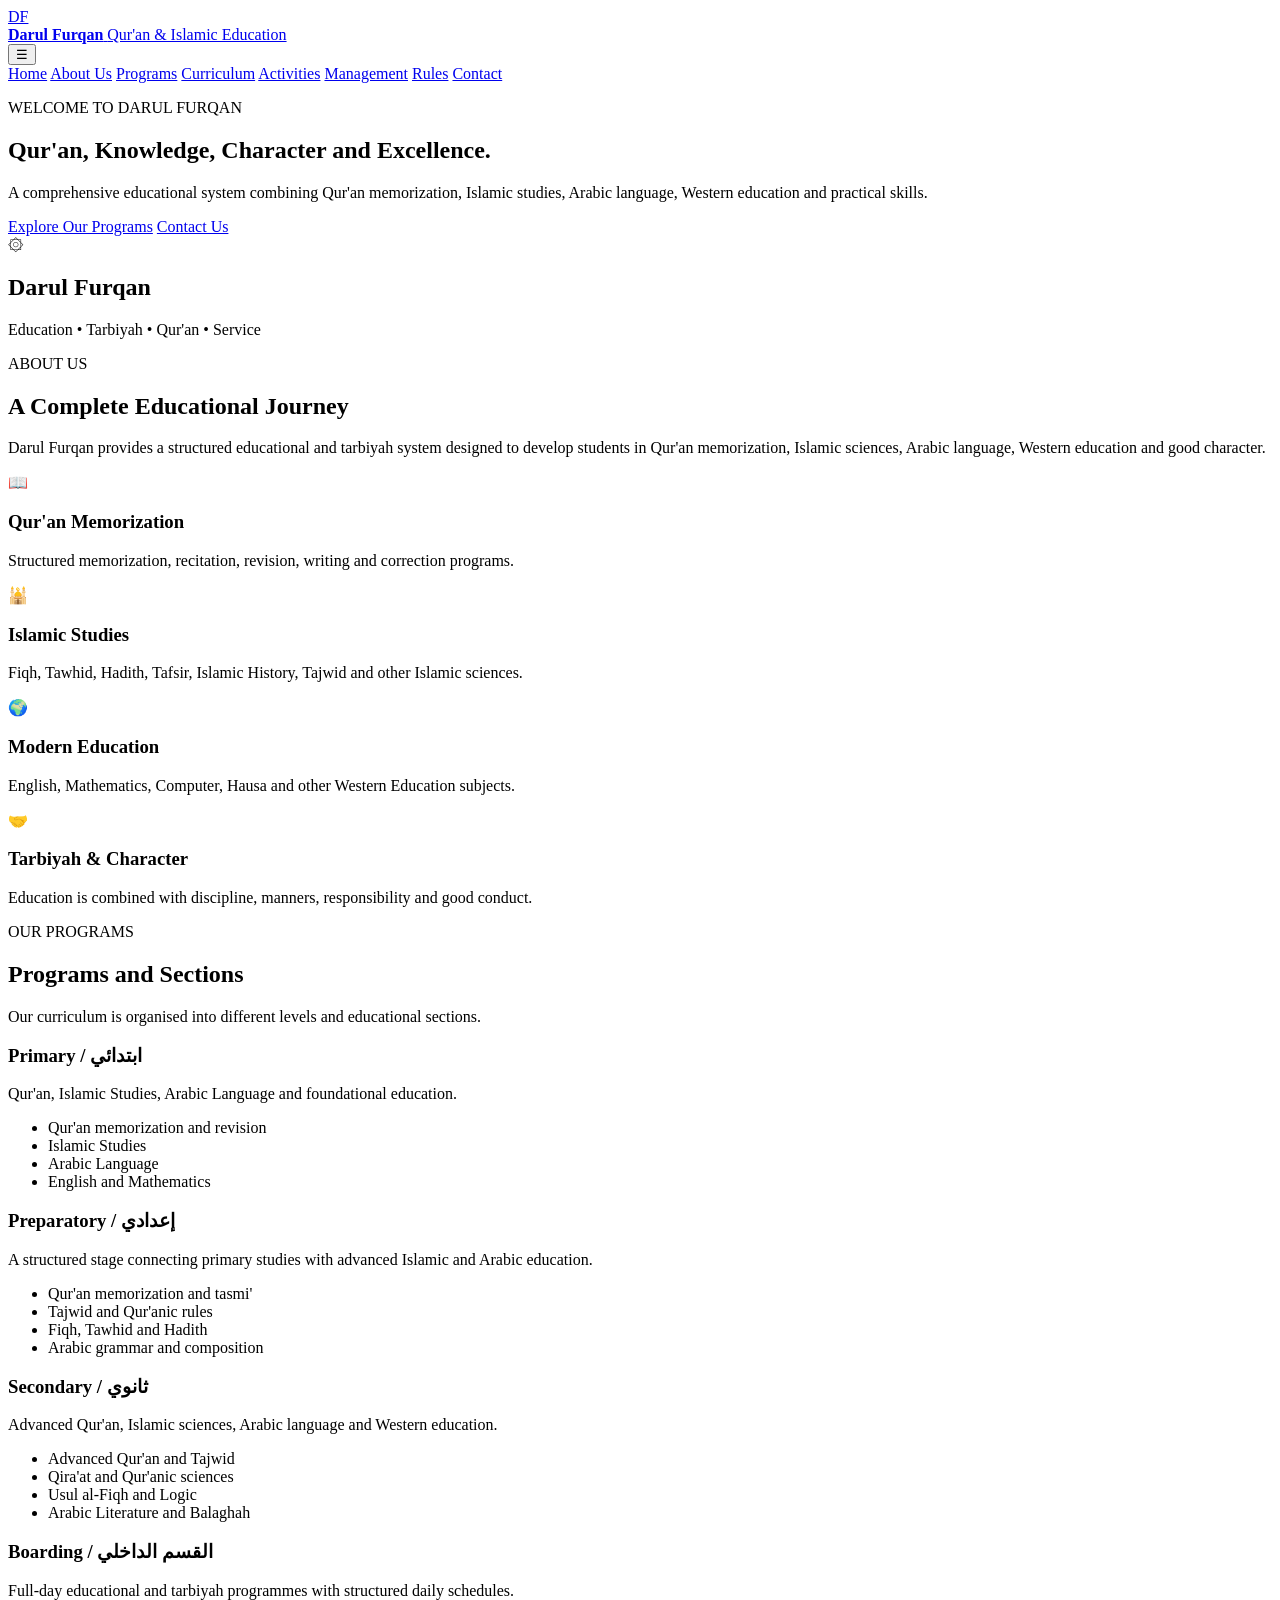
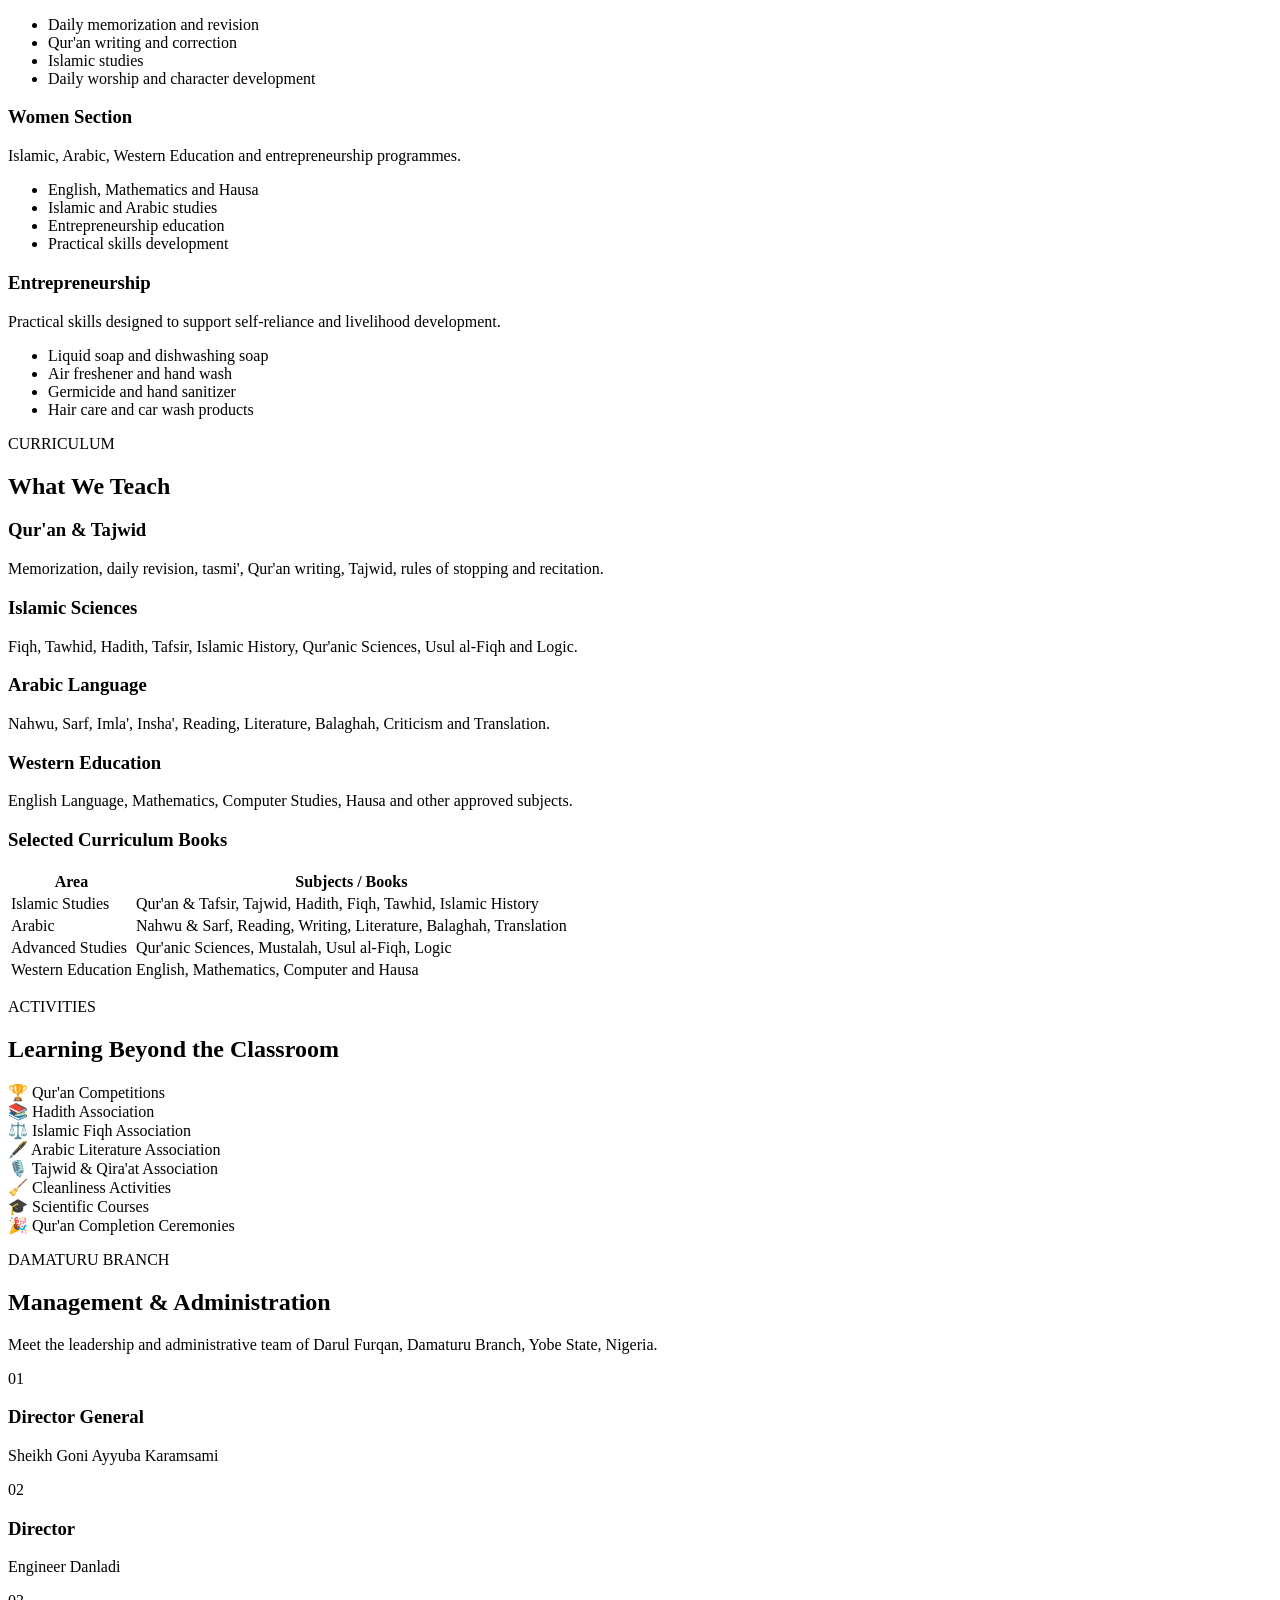
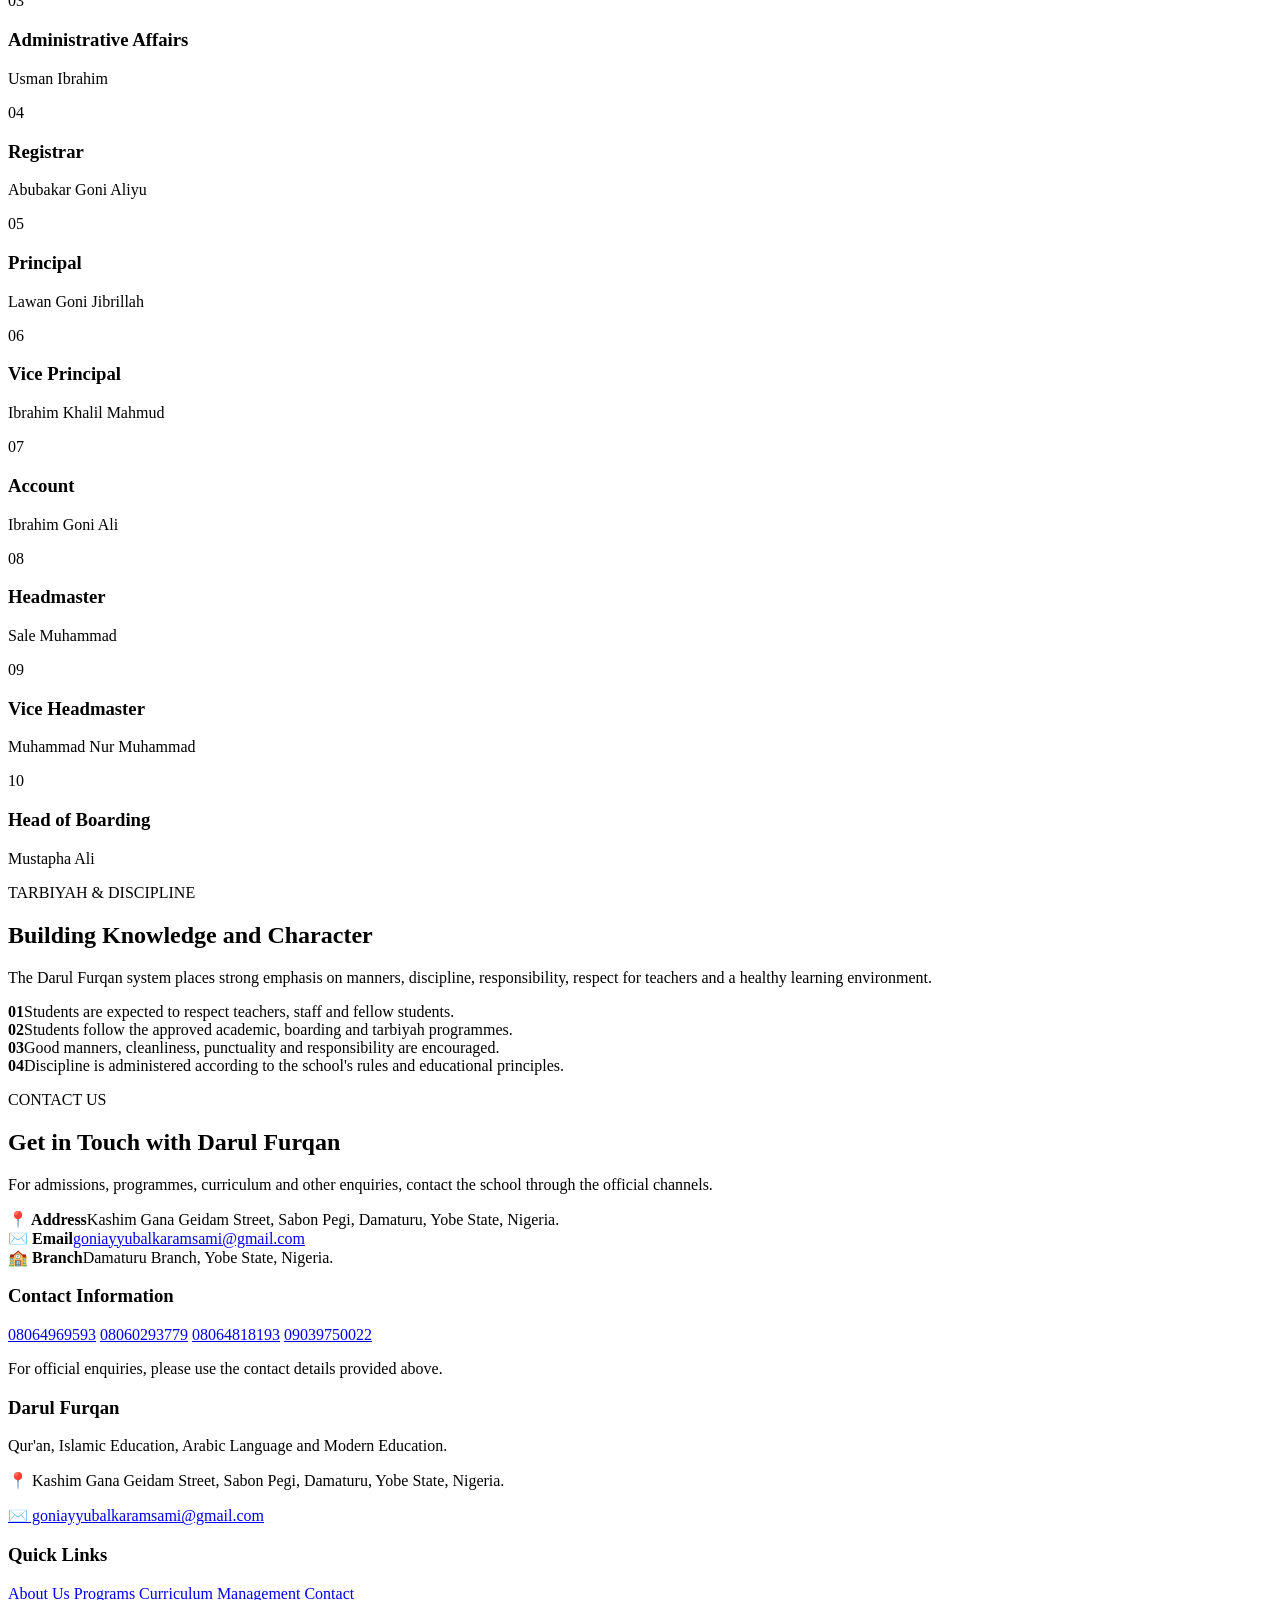
==== index.html @ c4d221e8 "Add files via upload" ====
<!DOCTYPE html>
<html lang="en">
<head>
  <meta charset="UTF-8">
  <meta name="viewport" content="width=device-width, initial-scale=1.0">
  <meta name="description" content="Darul Furqan - Qur'an memorization, Islamic studies, Arabic and Western Education.">
  <title>Darul Furqan | Qur'an & Islamic Education</title>
  <link rel="stylesheet" href="style.css">
</head>
<body>

  <header class="site-header">
    <div class="container nav-wrap">
      <a href="#home" class="brand">
        <div class="brand-mark">DF</div>
        <div>
          <strong>Darul Furqan</strong>
          <span>Qur'an & Islamic Education</span>
        </div>
      </a>

      <button class="menu-toggle" id="menuToggle" aria-label="Open menu">☰</button>

      <nav id="mainNav">
        <a href="#home">Home</a>
        <a href="#about">About Us</a>
        <a href="#programs">Programs</a>
        <a href="#curriculum">Curriculum</a>
        <a href="#activities">Activities</a>
        <a href="#management">Management</a>
        <a href="#rules">Rules</a>
        <a href="#contact">Contact</a>
      </nav>
    </div>
  </header>

  <main>
    <section id="home" class="hero">
      <div class="container hero-content">
        <div class="hero-text">
          <p class="eyebrow">WELCOME TO DARUL FURQAN</p>
          <h1>Qur'an, Knowledge, Character and Excellence.</h1>
          <p>
            A comprehensive educational system combining Qur'an memorization,
            Islamic studies, Arabic language, Western education and practical skills.
          </p>
          <div class="hero-actions">
            <a href="#programs" class="btn primary">Explore Our Programs</a>
            <a href="#contact" class="btn secondary">Contact Us</a>
          </div>
        </div>
        <div class="hero-card">
          <div class="quran-symbol">۞</div>
          <h2>Darul Furqan</h2>
          <p>Education • Tarbiyah • Qur'an • Service</p>
        </div>
      </div>
    </section>

    <section id="about" class="section">
      <div class="container">
        <div class="section-heading">
          <p class="eyebrow">ABOUT US</p>
          <h2>A Complete Educational Journey</h2>
          <p>
            Darul Furqan provides a structured educational and tarbiyah system
            designed to develop students in Qur'an memorization, Islamic sciences,
            Arabic language, Western education and good character.
          </p>
        </div>

        <div class="feature-grid">
          <article class="feature-card">
            <span class="icon">📖</span>
            <h3>Qur'an Memorization</h3>
            <p>Structured memorization, recitation, revision, writing and correction programs.</p>
          </article>
          <article class="feature-card">
            <span class="icon">🕌</span>
            <h3>Islamic Studies</h3>
            <p>Fiqh, Tawhid, Hadith, Tafsir, Islamic History, Tajwid and other Islamic sciences.</p>
          </article>
          <article class="feature-card">
            <span class="icon">🌍</span>
            <h3>Modern Education</h3>
            <p>English, Mathematics, Computer, Hausa and other Western Education subjects.</p>
          </article>
          <article class="feature-card">
            <span class="icon">🤝</span>
            <h3>Tarbiyah & Character</h3>
            <p>Education is combined with discipline, manners, responsibility and good conduct.</p>
          </article>
        </div>
      </div>
    </section>

    <section id="programs" class="section alt">
      <div class="container">
        <div class="section-heading">
          <p class="eyebrow">OUR PROGRAMS</p>
          <h2>Programs and Sections</h2>
          <p>Our curriculum is organised into different levels and educational sections.</p>
        </div>

        <div class="program-grid">
          <article class="program-card">
            <h3>Primary / ابتدائي</h3>
            <p>Qur'an, Islamic Studies, Arabic Language and foundational education.</p>
            <ul>
              <li>Qur'an memorization and revision</li>
              <li>Islamic Studies</li>
              <li>Arabic Language</li>
              <li>English and Mathematics</li>
            </ul>
          </article>

          <article class="program-card">
            <h3>Preparatory / إعدادي</h3>
            <p>A structured stage connecting primary studies with advanced Islamic and Arabic education.</p>
            <ul>
              <li>Qur'an memorization and tasmi'</li>
              <li>Tajwid and Qur'anic rules</li>
              <li>Fiqh, Tawhid and Hadith</li>
              <li>Arabic grammar and composition</li>
            </ul>
          </article>

          <article class="program-card">
            <h3>Secondary / ثانوي</h3>
            <p>Advanced Qur'an, Islamic sciences, Arabic language and Western education.</p>
            <ul>
              <li>Advanced Qur'an and Tajwid</li>
              <li>Qira'at and Qur'anic sciences</li>
              <li>Usul al-Fiqh and Logic</li>
              <li>Arabic Literature and Balaghah</li>
            </ul>
          </article>

          <article class="program-card">
            <h3>Boarding / القسم الداخلي</h3>
            <p>Full-day educational and tarbiyah programmes with structured daily schedules.</p>
            <ul>
              <li>Daily memorization and revision</li>
              <li>Qur'an writing and correction</li>
              <li>Islamic studies</li>
              <li>Daily worship and character development</li>
            </ul>
          </article>

          <article class="program-card">
            <h3>Women Section</h3>
            <p>Islamic, Arabic, Western Education and entrepreneurship programmes.</p>
            <ul>
              <li>English, Mathematics and Hausa</li>
              <li>Islamic and Arabic studies</li>
              <li>Entrepreneurship education</li>
              <li>Practical skills development</li>
            </ul>
          </article>

          <article class="program-card">
            <h3>Entrepreneurship</h3>
            <p>Practical skills designed to support self-reliance and livelihood development.</p>
            <ul>
              <li>Liquid soap and dishwashing soap</li>
              <li>Air freshener and hand wash</li>
              <li>Germicide and hand sanitizer</li>
              <li>Hair care and car wash products</li>
            </ul>
          </article>
        </div>
      </div>
    </section>

    <section id="curriculum" class="section">
      <div class="container">
        <div class="section-heading">
          <p class="eyebrow">CURRICULUM</p>
          <h2>What We Teach</h2>
        </div>

        <div class="curriculum-grid">
          <div class="curriculum-box">
            <h3>Qur'an & Tajwid</h3>
            <p>Memorization, daily revision, tasmi', Qur'an writing, Tajwid, rules of stopping and recitation.</p>
          </div>
          <div class="curriculum-box">
            <h3>Islamic Sciences</h3>
            <p>Fiqh, Tawhid, Hadith, Tafsir, Islamic History, Qur'anic Sciences, Usul al-Fiqh and Logic.</p>
          </div>
          <div class="curriculum-box">
            <h3>Arabic Language</h3>
            <p>Nahwu, Sarf, Imla', Insha', Reading, Literature, Balaghah, Criticism and Translation.</p>
          </div>
          <div class="curriculum-box">
            <h3>Western Education</h3>
            <p>English Language, Mathematics, Computer Studies, Hausa and other approved subjects.</p>
          </div>
        </div>

        <div class="table-wrap">
          <h3>Selected Curriculum Books</h3>
          <table>
            <thead>
              <tr><th>Area</th><th>Subjects / Books</th></tr>
            </thead>
            <tbody>
              <tr><td>Islamic Studies</td><td>Qur'an & Tafsir, Tajwid, Hadith, Fiqh, Tawhid, Islamic History</td></tr>
              <tr><td>Arabic</td><td>Nahwu & Sarf, Reading, Writing, Literature, Balaghah, Translation</td></tr>
              <tr><td>Advanced Studies</td><td>Qur'anic Sciences, Mustalah, Usul al-Fiqh, Logic</td></tr>
              <tr><td>Western Education</td><td>English, Mathematics, Computer and Hausa</td></tr>
            </tbody>
          </table>
        </div>
      </div>
    </section>

    <section id="activities" class="section alt">
      <div class="container">
        <div class="section-heading">
          <p class="eyebrow">ACTIVITIES</p>
          <h2>Learning Beyond the Classroom</h2>
        </div>

        <div class="activity-grid">
          <div class="activity-item">🏆 Qur'an Competitions</div>
          <div class="activity-item">📚 Hadith Association</div>
          <div class="activity-item">⚖️ Islamic Fiqh Association</div>
          <div class="activity-item">🖋️ Arabic Literature Association</div>
          <div class="activity-item">🎙️ Tajwid & Qira'at Association</div>
          <div class="activity-item">🧹 Cleanliness Activities</div>
          <div class="activity-item">🎓 Scientific Courses</div>
          <div class="activity-item">🎉 Qur'an Completion Ceremonies</div>
        </div>
      </div>
    </section>

    <section id="management" class="section alt">
      <div class="container">
        <div class="section-heading">
          <p class="eyebrow">DAMATURU BRANCH</p>
          <h2>Management & Administration</h2>
          <p>Meet the leadership and administrative team of Darul Furqan, Damaturu Branch, Yobe State, Nigeria.</p>
        </div>

        <div class="management-grid">
          <article class="management-card featured">
            <span class="management-number">01</span>
            <h3>Director General</h3>
            <p>Sheikh Goni Ayyuba Karamsami</p>
          </article>
          <article class="management-card"><span class="management-number">02</span><h3>Director</h3><p>Engineer Danladi</p></article>
          <article class="management-card"><span class="management-number">03</span><h3>Administrative Affairs</h3><p>Usman Ibrahim</p></article>
          <article class="management-card"><span class="management-number">04</span><h3>Registrar</h3><p>Abubakar Goni Aliyu</p></article>
          <article class="management-card"><span class="management-number">05</span><h3>Principal</h3><p>Lawan Goni Jibrillah</p></article>
          <article class="management-card"><span class="management-number">06</span><h3>Vice Principal</h3><p>Ibrahim Khalil Mahmud</p></article>
          <article class="management-card"><span class="management-number">07</span><h3>Account</h3><p>Ibrahim Goni Ali</p></article>
          <article class="management-card"><span class="management-number">08</span><h3>Headmaster</h3><p>Sale Muhammad</p></article>
          <article class="management-card"><span class="management-number">09</span><h3>Vice Headmaster</h3><p>Muhammad Nur Muhammad</p></article>
          <article class="management-card"><span class="management-number">10</span><h3>Head of Boarding</h3><p>Mustapha Ali</p></article>
        </div>
      </div>
    </section>

    <section id="rules" class="section">
      <div class="container">
        <div class="section-heading">
          <p class="eyebrow">TARBIYAH & DISCIPLINE</p>
          <h2>Building Knowledge and Character</h2>
          <p>
            The Darul Furqan system places strong emphasis on manners, discipline,
            responsibility, respect for teachers and a healthy learning environment.
          </p>
        </div>

        <div class="rules-list">
          <div><strong>01</strong><span>Students are expected to respect teachers, staff and fellow students.</span></div>
          <div><strong>02</strong><span>Students follow the approved academic, boarding and tarbiyah programmes.</span></div>
          <div><strong>03</strong><span>Good manners, cleanliness, punctuality and responsibility are encouraged.</span></div>
          <div><strong>04</strong><span>Discipline is administered according to the school's rules and educational principles.</span></div>
        </div>
      </div>
    </section>

    <section id="contact" class="section contact-section">
      <div class="container contact-grid">
        <div>
          <p class="eyebrow">CONTACT US</p>
          <h2>Get in Touch with Darul Furqan</h2>
          <p>For admissions, programmes, curriculum and other enquiries, contact the school through the official channels.</p>
          <div class="contact-details">
            <div><strong>📍 Address</strong><span>Kashim Gana Geidam Street, Sabon Pegi, Damaturu, Yobe State, Nigeria.</span></div>
            <div><strong>✉️ Email</strong><a href="mailto:goniayyubalkaramsami@gmail.com">goniayyubalkaramsami@gmail.com</a></div>
            <div><strong>🏫 Branch</strong><span>Damaturu Branch, Yobe State, Nigeria.</span></div>
          </div>
        </div>
        <div class="contact-card">
          <h3>Contact Information</h3>
          <a href="tel:08064969593">08064969593</a>
          <a href="tel:08060293779">08060293779</a>
          <a href="tel:08064818193">08064818193</a>
          <a href="tel:09039750022">09039750022</a>
          <p class="small-note">For official enquiries, please use the contact details provided above.</p>
        </div>
      </div>
    </section>
  </main>

  <footer class="site-footer">
    <div class="container footer-grid">
      <div>
        <h3>Darul Furqan</h3>
        <p>Qur'an, Islamic Education, Arabic Language and Modern Education.</p>
        <p class="footer-address">📍 Kashim Gana Geidam Street, Sabon Pegi, Damaturu, Yobe State, Nigeria.</p>
        <a href="mailto:goniayyubalkaramsami@gmail.com">✉️ goniayyubalkaramsami@gmail.com</a>
      </div>
      <div>
        <h3>Quick Links</h3>
        <a href="#about">About Us</a>
        <a href="#programs">Programs</a>
        <a href="#curriculum">Curriculum</a>
        <a href="#management">Management</a>
        <a href="#contact">Contact</a>
      </div>
    </div>
    <div class="copyright">© <span id="year"></span> Darul Furqan. All rights reserved.</div>
  </footer>

  <script src="script.js"></script>
</body>
</html>
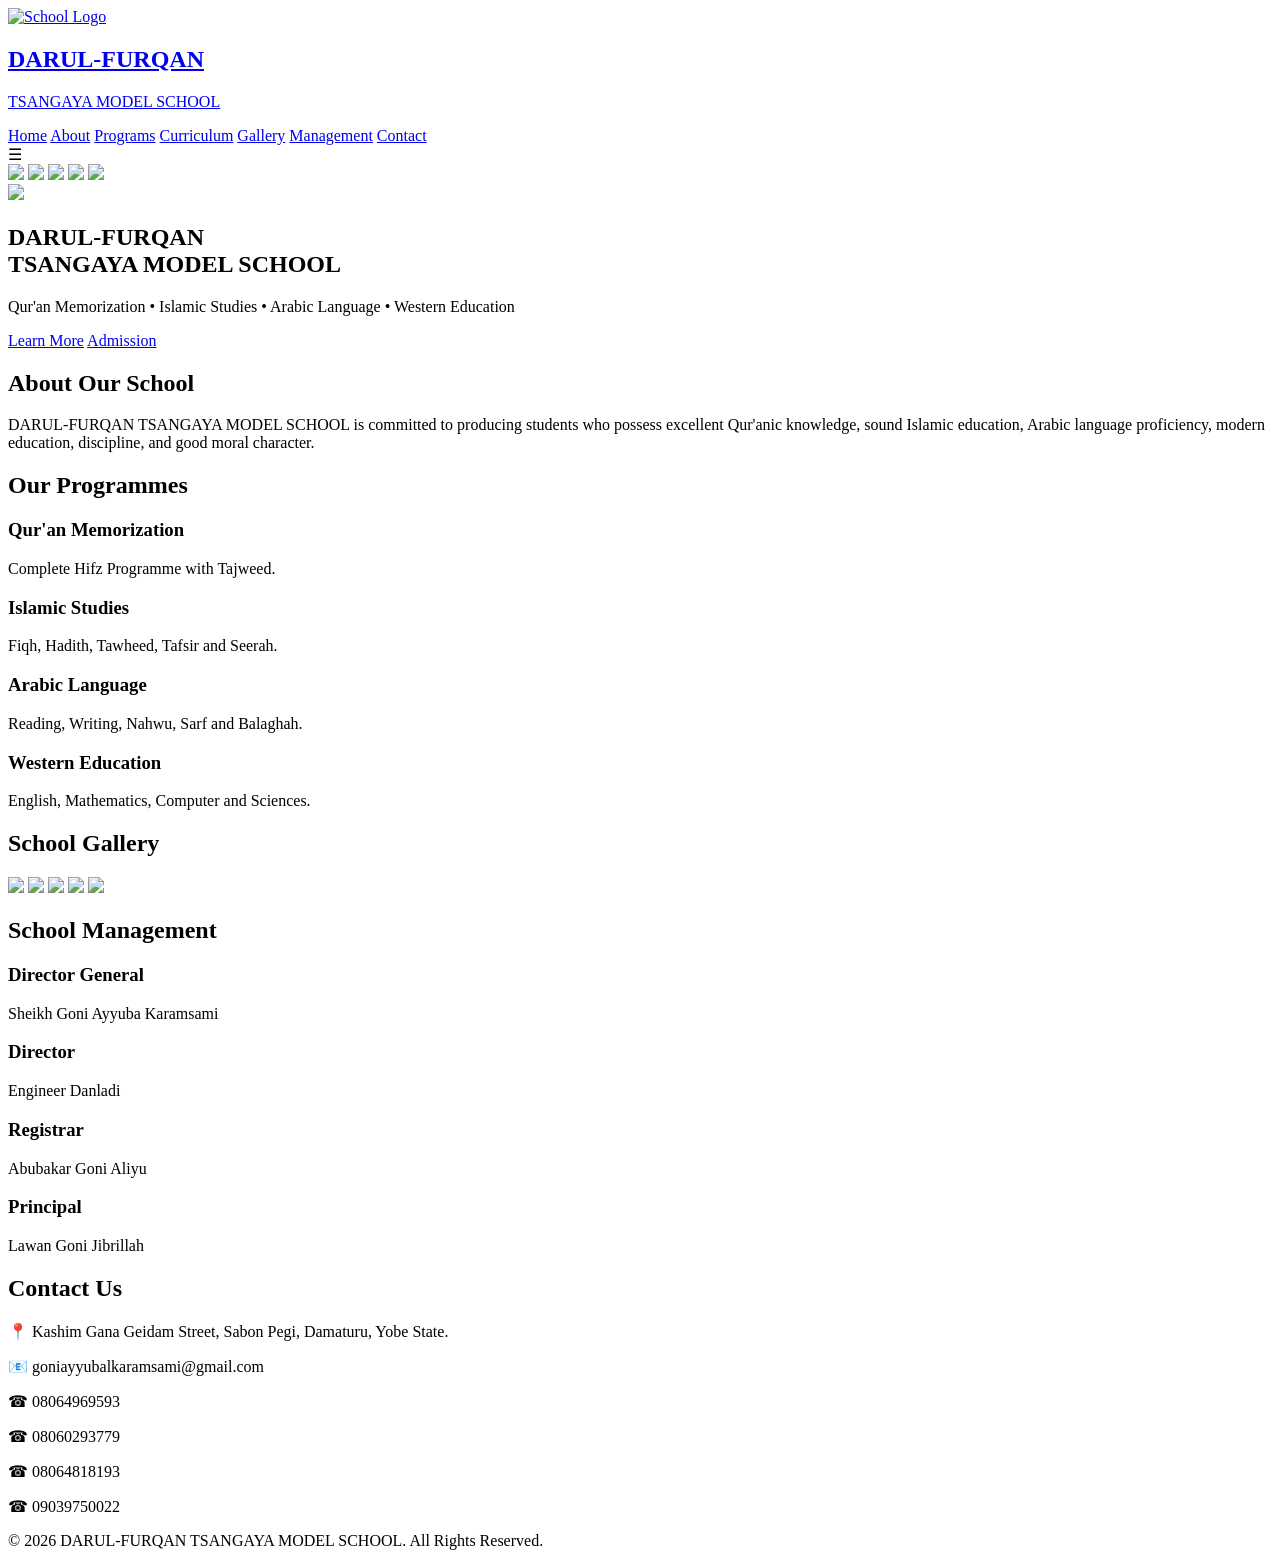
==== commit da879e11: "Add files via upload" ====
--- a/index.html
+++ b/index.html
@@ -3,329 +3,287 @@
 <head>
   <meta charset="UTF-8">
   <meta name="viewport" content="width=device-width, initial-scale=1.0">
-  <meta name="description" content="Darul Furqan - Qur'an memorization, Islamic studies, Arabic and Western Education.">
-  <title>Darul Furqan | Qur'an & Islamic Education</title>
+
+  <title>DARUL-FURQAN TSANGAYA MODEL SCHOOL</title>
+
+  <meta name="description" content="Official Website of DARUL-FURQAN TSANGAYA MODEL SCHOOL">
+
   <link rel="stylesheet" href="style.css">
 </head>
+
 <body>
 
-  <header class="site-header">
-    <div class="container nav-wrap">
-      <a href="#home" class="brand">
-        <div class="brand-mark">DF</div>
-        <div>
-          <strong>Darul Furqan</strong>
-          <span>Qur'an & Islamic Education</span>
-        </div>
-      </a>
-
-      <button class="menu-toggle" id="menuToggle" aria-label="Open menu">☰</button>
-
-      <nav id="mainNav">
-        <a href="#home">Home</a>
-        <a href="#about">About Us</a>
-        <a href="#programs">Programs</a>
-        <a href="#curriculum">Curriculum</a>
-        <a href="#activities">Activities</a>
-        <a href="#management">Management</a>
-        <a href="#rules">Rules</a>
-        <a href="#contact">Contact</a>
-      </nav>
-    </div>
-  </header>
-
-  <main>
-    <section id="home" class="hero">
-      <div class="container hero-content">
-        <div class="hero-text">
-          <p class="eyebrow">WELCOME TO DARUL FURQAN</p>
-          <h1>Qur'an, Knowledge, Character and Excellence.</h1>
-          <p>
-            A comprehensive educational system combining Qur'an memorization,
-            Islamic studies, Arabic language, Western education and practical skills.
-          </p>
-          <div class="hero-actions">
-            <a href="#programs" class="btn primary">Explore Our Programs</a>
-            <a href="#contact" class="btn secondary">Contact Us</a>
-          </div>
-        </div>
-        <div class="hero-card">
-          <div class="quran-symbol">۞</div>
-          <h2>Darul Furqan</h2>
-          <p>Education • Tarbiyah • Qur'an • Service</p>
-        </div>
-      </div>
-    </section>
-
-    <section id="about" class="section">
-      <div class="container">
-        <div class="section-heading">
-          <p class="eyebrow">ABOUT US</p>
-          <h2>A Complete Educational Journey</h2>
-          <p>
-            Darul Furqan provides a structured educational and tarbiyah system
-            designed to develop students in Qur'an memorization, Islamic sciences,
-            Arabic language, Western education and good character.
-          </p>
-        </div>
-
-        <div class="feature-grid">
-          <article class="feature-card">
-            <span class="icon">📖</span>
-            <h3>Qur'an Memorization</h3>
-            <p>Structured memorization, recitation, revision, writing and correction programs.</p>
-          </article>
-          <article class="feature-card">
-            <span class="icon">🕌</span>
-            <h3>Islamic Studies</h3>
-            <p>Fiqh, Tawhid, Hadith, Tafsir, Islamic History, Tajwid and other Islamic sciences.</p>
-          </article>
-          <article class="feature-card">
-            <span class="icon">🌍</span>
-            <h3>Modern Education</h3>
-            <p>English, Mathematics, Computer, Hausa and other Western Education subjects.</p>
-          </article>
-          <article class="feature-card">
-            <span class="icon">🤝</span>
-            <h3>Tarbiyah & Character</h3>
-            <p>Education is combined with discipline, manners, responsibility and good conduct.</p>
-          </article>
-        </div>
-      </div>
-    </section>
-
-    <section id="programs" class="section alt">
-      <div class="container">
-        <div class="section-heading">
-          <p class="eyebrow">OUR PROGRAMS</p>
-          <h2>Programs and Sections</h2>
-          <p>Our curriculum is organised into different levels and educational sections.</p>
-        </div>
-
-        <div class="program-grid">
-          <article class="program-card">
-            <h3>Primary / ابتدائي</h3>
-            <p>Qur'an, Islamic Studies, Arabic Language and foundational education.</p>
-            <ul>
-              <li>Qur'an memorization and revision</li>
-              <li>Islamic Studies</li>
-              <li>Arabic Language</li>
-              <li>English and Mathematics</li>
-            </ul>
-          </article>
-
-          <article class="program-card">
-            <h3>Preparatory / إعدادي</h3>
-            <p>A structured stage connecting primary studies with advanced Islamic and Arabic education.</p>
-            <ul>
-              <li>Qur'an memorization and tasmi'</li>
-              <li>Tajwid and Qur'anic rules</li>
-              <li>Fiqh, Tawhid and Hadith</li>
-              <li>Arabic grammar and composition</li>
-            </ul>
-          </article>
-
-          <article class="program-card">
-            <h3>Secondary / ثانوي</h3>
-            <p>Advanced Qur'an, Islamic sciences, Arabic language and Western education.</p>
-            <ul>
-              <li>Advanced Qur'an and Tajwid</li>
-              <li>Qira'at and Qur'anic sciences</li>
-              <li>Usul al-Fiqh and Logic</li>
-              <li>Arabic Literature and Balaghah</li>
-            </ul>
-          </article>
-
-          <article class="program-card">
-            <h3>Boarding / القسم الداخلي</h3>
-            <p>Full-day educational and tarbiyah programmes with structured daily schedules.</p>
-            <ul>
-              <li>Daily memorization and revision</li>
-              <li>Qur'an writing and correction</li>
-              <li>Islamic studies</li>
-              <li>Daily worship and character development</li>
-            </ul>
-          </article>
-
-          <article class="program-card">
-            <h3>Women Section</h3>
-            <p>Islamic, Arabic, Western Education and entrepreneurship programmes.</p>
-            <ul>
-              <li>English, Mathematics and Hausa</li>
-              <li>Islamic and Arabic studies</li>
-              <li>Entrepreneurship education</li>
-              <li>Practical skills development</li>
-            </ul>
-          </article>
-
-          <article class="program-card">
-            <h3>Entrepreneurship</h3>
-            <p>Practical skills designed to support self-reliance and livelihood development.</p>
-            <ul>
-              <li>Liquid soap and dishwashing soap</li>
-              <li>Air freshener and hand wash</li>
-              <li>Germicide and hand sanitizer</li>
-              <li>Hair care and car wash products</li>
-            </ul>
-          </article>
-        </div>
-      </div>
-    </section>
-
-    <section id="curriculum" class="section">
-      <div class="container">
-        <div class="section-heading">
-          <p class="eyebrow">CURRICULUM</p>
-          <h2>What We Teach</h2>
-        </div>
-
-        <div class="curriculum-grid">
-          <div class="curriculum-box">
-            <h3>Qur'an & Tajwid</h3>
-            <p>Memorization, daily revision, tasmi', Qur'an writing, Tajwid, rules of stopping and recitation.</p>
-          </div>
-          <div class="curriculum-box">
-            <h3>Islamic Sciences</h3>
-            <p>Fiqh, Tawhid, Hadith, Tafsir, Islamic History, Qur'anic Sciences, Usul al-Fiqh and Logic.</p>
-          </div>
-          <div class="curriculum-box">
-            <h3>Arabic Language</h3>
-            <p>Nahwu, Sarf, Imla', Insha', Reading, Literature, Balaghah, Criticism and Translation.</p>
-          </div>
-          <div class="curriculum-box">
-            <h3>Western Education</h3>
-            <p>English Language, Mathematics, Computer Studies, Hausa and other approved subjects.</p>
-          </div>
-        </div>
-
-        <div class="table-wrap">
-          <h3>Selected Curriculum Books</h3>
-          <table>
-            <thead>
-              <tr><th>Area</th><th>Subjects / Books</th></tr>
-            </thead>
-            <tbody>
-              <tr><td>Islamic Studies</td><td>Qur'an & Tafsir, Tajwid, Hadith, Fiqh, Tawhid, Islamic History</td></tr>
-              <tr><td>Arabic</td><td>Nahwu & Sarf, Reading, Writing, Literature, Balaghah, Translation</td></tr>
-              <tr><td>Advanced Studies</td><td>Qur'anic Sciences, Mustalah, Usul al-Fiqh, Logic</td></tr>
-              <tr><td>Western Education</td><td>English, Mathematics, Computer and Hausa</td></tr>
-            </tbody>
-          </table>
-        </div>
-      </div>
-    </section>
-
-    <section id="activities" class="section alt">
-      <div class="container">
-        <div class="section-heading">
-          <p class="eyebrow">ACTIVITIES</p>
-          <h2>Learning Beyond the Classroom</h2>
-        </div>
-
-        <div class="activity-grid">
-          <div class="activity-item">🏆 Qur'an Competitions</div>
-          <div class="activity-item">📚 Hadith Association</div>
-          <div class="activity-item">⚖️ Islamic Fiqh Association</div>
-          <div class="activity-item">🖋️ Arabic Literature Association</div>
-          <div class="activity-item">🎙️ Tajwid & Qira'at Association</div>
-          <div class="activity-item">🧹 Cleanliness Activities</div>
-          <div class="activity-item">🎓 Scientific Courses</div>
-          <div class="activity-item">🎉 Qur'an Completion Ceremonies</div>
-        </div>
-      </div>
-    </section>
-
-    <section id="management" class="section alt">
-      <div class="container">
-        <div class="section-heading">
-          <p class="eyebrow">DAMATURU BRANCH</p>
-          <h2>Management & Administration</h2>
-          <p>Meet the leadership and administrative team of Darul Furqan, Damaturu Branch, Yobe State, Nigeria.</p>
-        </div>
-
-        <div class="management-grid">
-          <article class="management-card featured">
-            <span class="management-number">01</span>
-            <h3>Director General</h3>
-            <p>Sheikh Goni Ayyuba Karamsami</p>
-          </article>
-          <article class="management-card"><span class="management-number">02</span><h3>Director</h3><p>Engineer Danladi</p></article>
-          <article class="management-card"><span class="management-number">03</span><h3>Administrative Affairs</h3><p>Usman Ibrahim</p></article>
-          <article class="management-card"><span class="management-number">04</span><h3>Registrar</h3><p>Abubakar Goni Aliyu</p></article>
-          <article class="management-card"><span class="management-number">05</span><h3>Principal</h3><p>Lawan Goni Jibrillah</p></article>
-          <article class="management-card"><span class="management-number">06</span><h3>Vice Principal</h3><p>Ibrahim Khalil Mahmud</p></article>
-          <article class="management-card"><span class="management-number">07</span><h3>Account</h3><p>Ibrahim Goni Ali</p></article>
-          <article class="management-card"><span class="management-number">08</span><h3>Headmaster</h3><p>Sale Muhammad</p></article>
-          <article class="management-card"><span class="management-number">09</span><h3>Vice Headmaster</h3><p>Muhammad Nur Muhammad</p></article>
-          <article class="management-card"><span class="management-number">10</span><h3>Head of Boarding</h3><p>Mustapha Ali</p></article>
-        </div>
-      </div>
-    </section>
-
-    <section id="rules" class="section">
-      <div class="container">
-        <div class="section-heading">
-          <p class="eyebrow">TARBIYAH & DISCIPLINE</p>
-          <h2>Building Knowledge and Character</h2>
-          <p>
-            The Darul Furqan system places strong emphasis on manners, discipline,
-            responsibility, respect for teachers and a healthy learning environment.
-          </p>
-        </div>
-
-        <div class="rules-list">
-          <div><strong>01</strong><span>Students are expected to respect teachers, staff and fellow students.</span></div>
-          <div><strong>02</strong><span>Students follow the approved academic, boarding and tarbiyah programmes.</span></div>
-          <div><strong>03</strong><span>Good manners, cleanliness, punctuality and responsibility are encouraged.</span></div>
-          <div><strong>04</strong><span>Discipline is administered according to the school's rules and educational principles.</span></div>
-        </div>
-      </div>
-    </section>
-
-    <section id="contact" class="section contact-section">
-      <div class="container contact-grid">
-        <div>
-          <p class="eyebrow">CONTACT US</p>
-          <h2>Get in Touch with Darul Furqan</h2>
-          <p>For admissions, programmes, curriculum and other enquiries, contact the school through the official channels.</p>
-          <div class="contact-details">
-            <div><strong>📍 Address</strong><span>Kashim Gana Geidam Street, Sabon Pegi, Damaturu, Yobe State, Nigeria.</span></div>
-            <div><strong>✉️ Email</strong><a href="mailto:goniayyubalkaramsami@gmail.com">goniayyubalkaramsami@gmail.com</a></div>
-            <div><strong>🏫 Branch</strong><span>Damaturu Branch, Yobe State, Nigeria.</span></div>
-          </div>
-        </div>
-        <div class="contact-card">
-          <h3>Contact Information</h3>
-          <a href="tel:08064969593">08064969593</a>
-          <a href="tel:08060293779">08060293779</a>
-          <a href="tel:08064818193">08064818193</a>
-          <a href="tel:09039750022">09039750022</a>
-          <p class="small-note">For official enquiries, please use the contact details provided above.</p>
-        </div>
-      </div>
-    </section>
-  </main>
-
-  <footer class="site-footer">
-    <div class="container footer-grid">
-      <div>
-        <h3>Darul Furqan</h3>
-        <p>Qur'an, Islamic Education, Arabic Language and Modern Education.</p>
-        <p class="footer-address">📍 Kashim Gana Geidam Street, Sabon Pegi, Damaturu, Yobe State, Nigeria.</p>
-        <a href="mailto:goniayyubalkaramsami@gmail.com">✉️ goniayyubalkaramsami@gmail.com</a>
-      </div>
-      <div>
-        <h3>Quick Links</h3>
-        <a href="#about">About Us</a>
-        <a href="#programs">Programs</a>
-        <a href="#curriculum">Curriculum</a>
-        <a href="#management">Management</a>
-        <a href="#contact">Contact</a>
-      </div>
-    </div>
-    <div class="copyright">© <span id="year"></span> Darul Furqan. All rights reserved.</div>
-  </footer>
-
-  <script src="script.js"></script>
+<!-- ================= HEADER ================= -->
+
+<header class="header">
+
+<div class="container">
+
+<a href="#" class="logo">
+
+<img src="images/logo.png" alt="School Logo">
+
+<div class="logo-text">
+<h2>DARUL-FURQAN</h2>
+<p>TSANGAYA MODEL SCHOOL</p>
+</div>
+
+</a>
+
+<nav id="navMenu">
+
+<a href="#home">Home</a>
+
+<a href="#about">About</a>
+
+<a href="#programs">Programs</a>
+
+<a href="#curriculum">Curriculum</a>
+
+<a href="#gallery">Gallery</a>
+
+<a href="#management">Management</a>
+
+<a href="#contact">Contact</a>
+
+</nav>
+
+<div id="menuBtn">&#9776;</div>
+
+</div>
+
+</header>
+
+<!-- ================= HERO ================= -->
+
+<section class="hero" id="home">
+
+<div class="slider">
+
+<img src="images/gate.jpg" class="slide active">
+
+<img src="images/classroom.jpg" class="slide">
+
+<img src="images/assembly.jpg" class="slide">
+
+<img src="images/boys.jpg" class="slide">
+
+<img src="images/girls.jpg" class="slide">
+
+</div>
+
+<div class="overlay"></div>
+
+<div class="hero-content">
+
+<img src="images/logo.png" class="hero-logo">
+
+<h1>
+DARUL-FURQAN<br>
+TSANGAYA MODEL SCHOOL
+</h1>
+
+<p>
+
+Qur'an Memorization • Islamic Studies • Arabic Language • Western Education
+
+</p>
+
+<div class="hero-buttons">
+
+<a href="#about" class="btn">Learn More</a>
+
+<a href="#contact" class="btn btn2">Admission</a>
+
+</div>
+
+</div>
+
+</section>
+
+<!-- ================= ABOUT ================= -->
+
+<section id="about">
+
+<div class="container">
+
+<h2>About Our School</h2>
+
+<p>
+
+DARUL-FURQAN TSANGAYA MODEL SCHOOL is committed to producing students who possess excellent Qur'anic knowledge, sound Islamic education, Arabic language proficiency, modern education, discipline, and good moral character.
+
+</p>
+
+</div>
+
+</section>
+
+<!-- ================= PROGRAMS ================= -->
+
+<section id="programs">
+
+<div class="container">
+
+<h2>Our Programmes</h2>
+
+<div class="cards">
+
+<div class="card">
+<h3>Qur'an Memorization</h3>
+<p>Complete Hifz Programme with Tajweed.</p>
+</div>
+
+<div class="card">
+<h3>Islamic Studies</h3>
+<p>Fiqh, Hadith, Tawheed, Tafsir and Seerah.</p>
+</div>
+
+<div class="card">
+<h3>Arabic Language</h3>
+<p>Reading, Writing, Nahwu, Sarf and Balaghah.</p>
+</div>
+
+<div class="card">
+<h3>Western Education</h3>
+<p>English, Mathematics, Computer and Sciences.</p>
+</div>
+
+</div>
+
+</div>
+
+</section>
+
+<!-- ================= GALLERY ================= -->
+
+<section id="gallery">
+
+<div class="container">
+
+<h2>School Gallery</h2>
+
+<div class="gallery">
+
+<img src="images/gate.jpg">
+
+<img src="images/classroom.jpg">
+
+<img src="images/assembly.jpg">
+
+<img src="images/boys.jpg">
+
+<img src="images/girls.jpg">
+
+</div>
+
+</div>
+
+</section>
+
+<!-- ================= MANAGEMENT ================= -->
+
+<section id="management">
+
+<div class="container">
+
+<h2>School Management</h2>
+
+<div class="cards">
+
+<div class="card">
+<h3>Director General</h3>
+<p>Sheikh Goni Ayyuba Karamsami</p>
+</div>
+
+<div class="card">
+<h3>Director</h3>
+<p>Engineer Danladi</p>
+</div>
+
+<div class="card">
+<h3>Registrar</h3>
+<p>Abubakar Goni Aliyu</p>
+</div>
+
+<div class="card">
+<h3>Principal</h3>
+<p>Lawan Goni Jibrillah</p>
+</div>
+
+</div>
+
+</div>
+
+</section>
+
+<!-- ================= CONTACT ================= -->
+
+<section id="contact">
+
+<div class="container">
+
+<h2>Contact Us</h2>
+
+<p>
+
+📍 Kashim Gana Geidam Street, Sabon Pegi, Damaturu, Yobe State.
+
+</p>
+
+<p>
+
+📧 goniayyubalkaramsami@gmail.com
+
+</p>
+
+<p>
+
+☎ 08064969593
+
+</p>
+
+<p>
+
+☎ 08060293779
+
+</p>
+
+<p>
+
+☎ 08064818193
+
+</p>
+
+<p>
+
+☎ 09039750022
+
+</p>
+
+</div>
+
+</section>
+
+<!-- ================= FOOTER ================= -->
+
+<footer>
+
+<div class="container">
+
+<p>
+
+© 2026 DARUL-FURQAN TSANGAYA MODEL SCHOOL.
+
+All Rights Reserved.
+
+</p>
+
+</div>
+
+</footer>
+
+<script src="script.js"></script>
+
 </body>
-</html>
+</html>
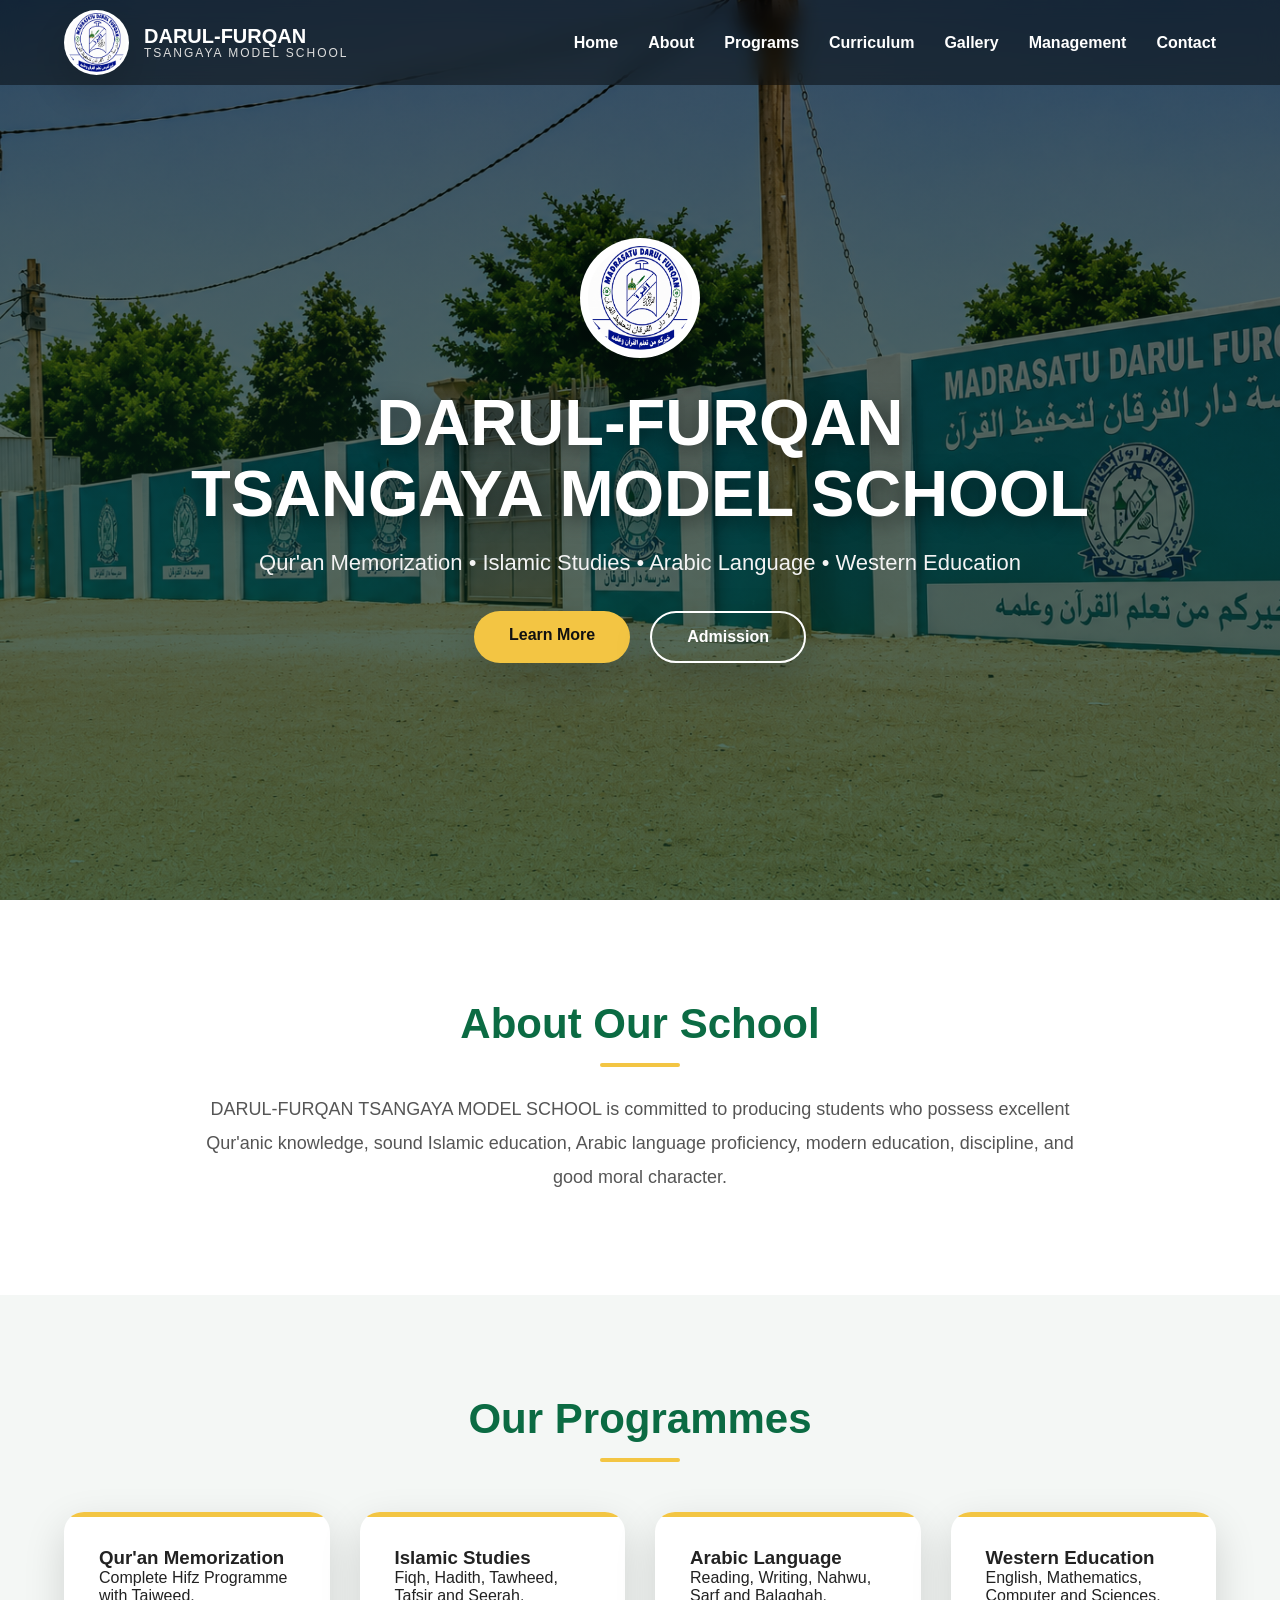
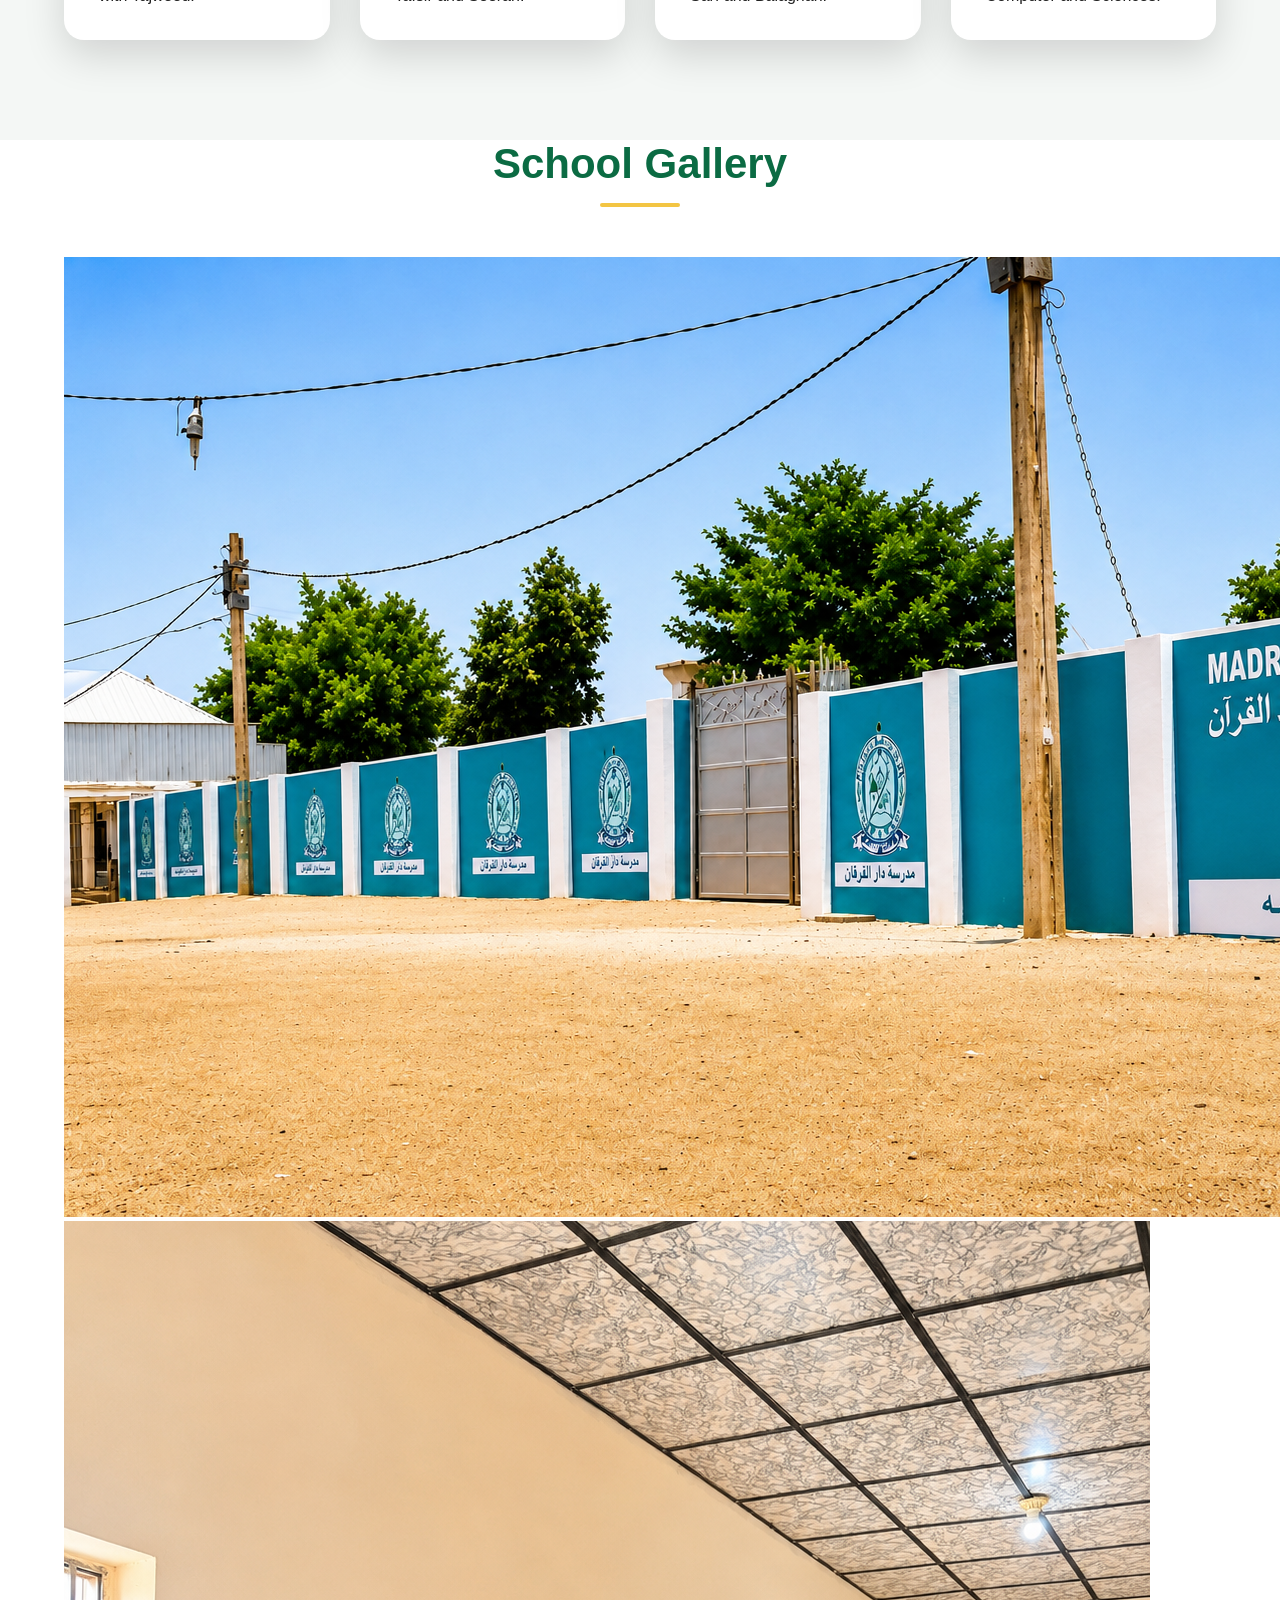
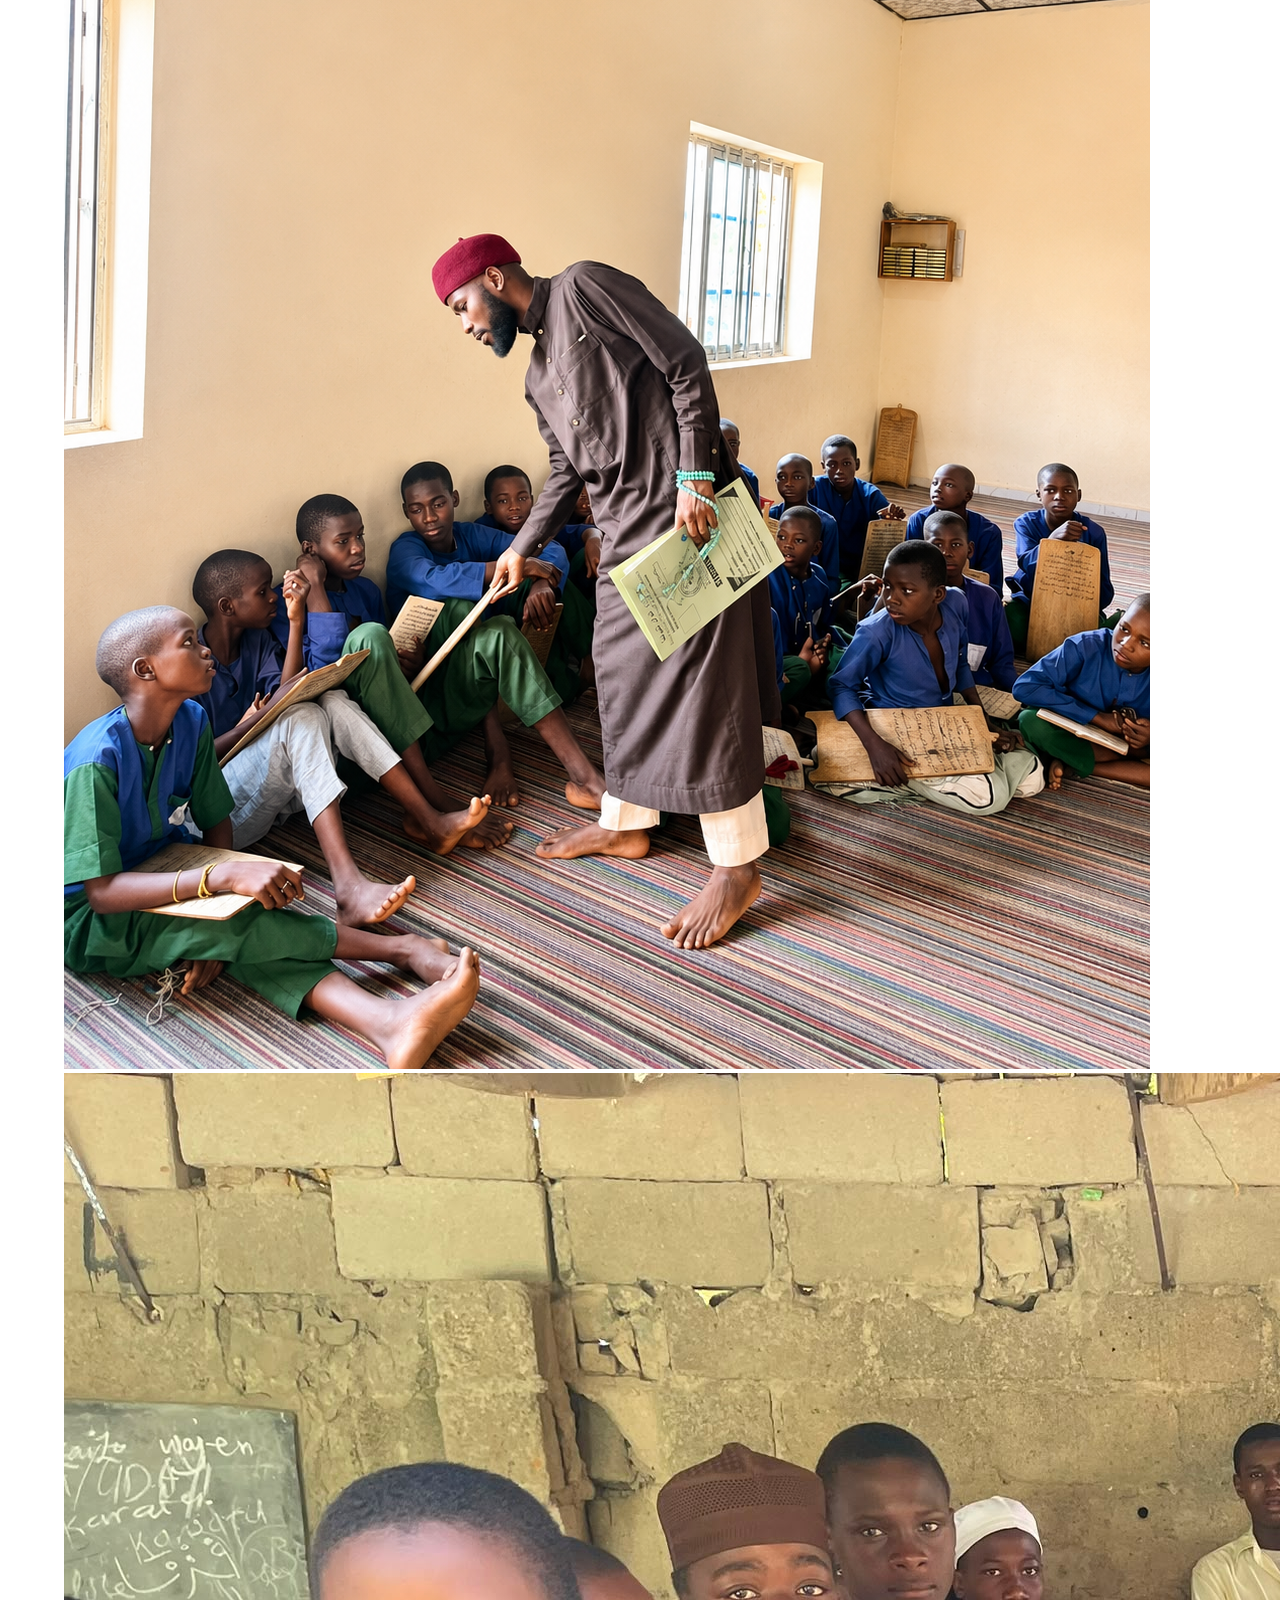
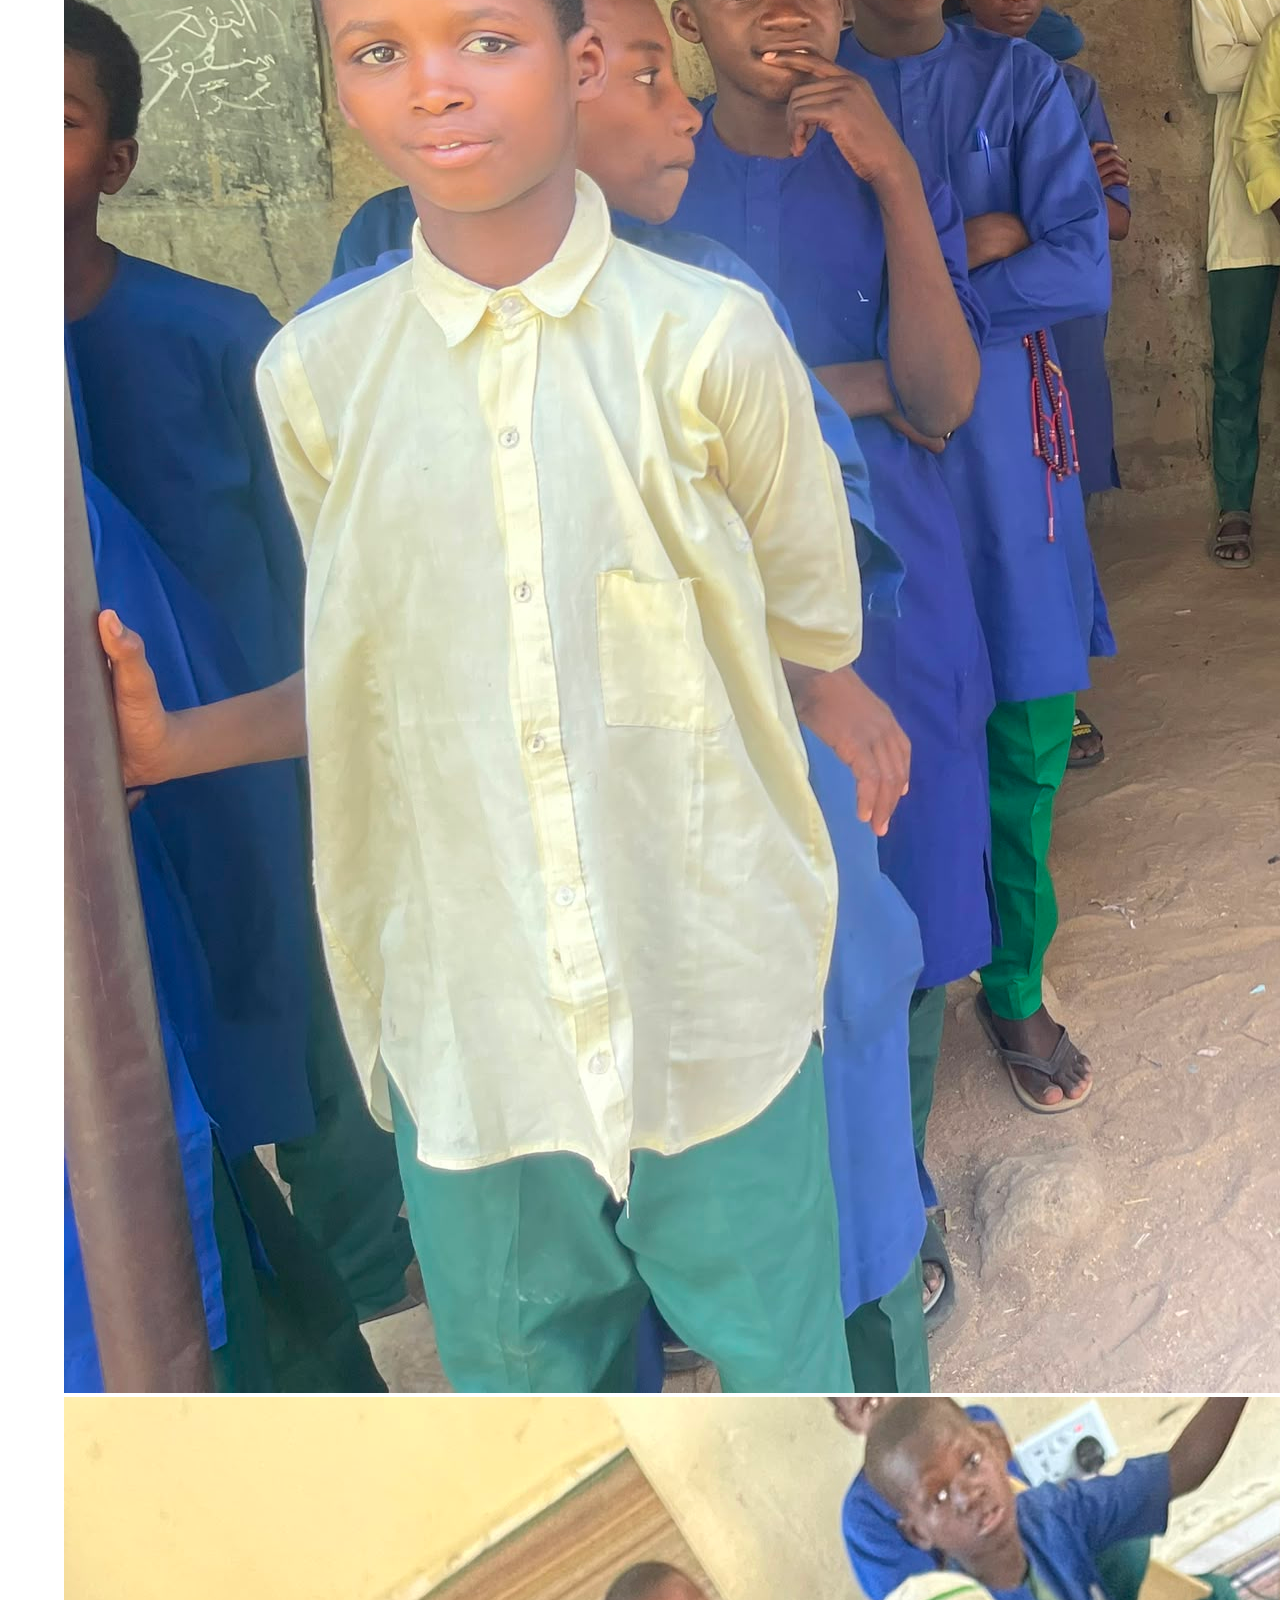
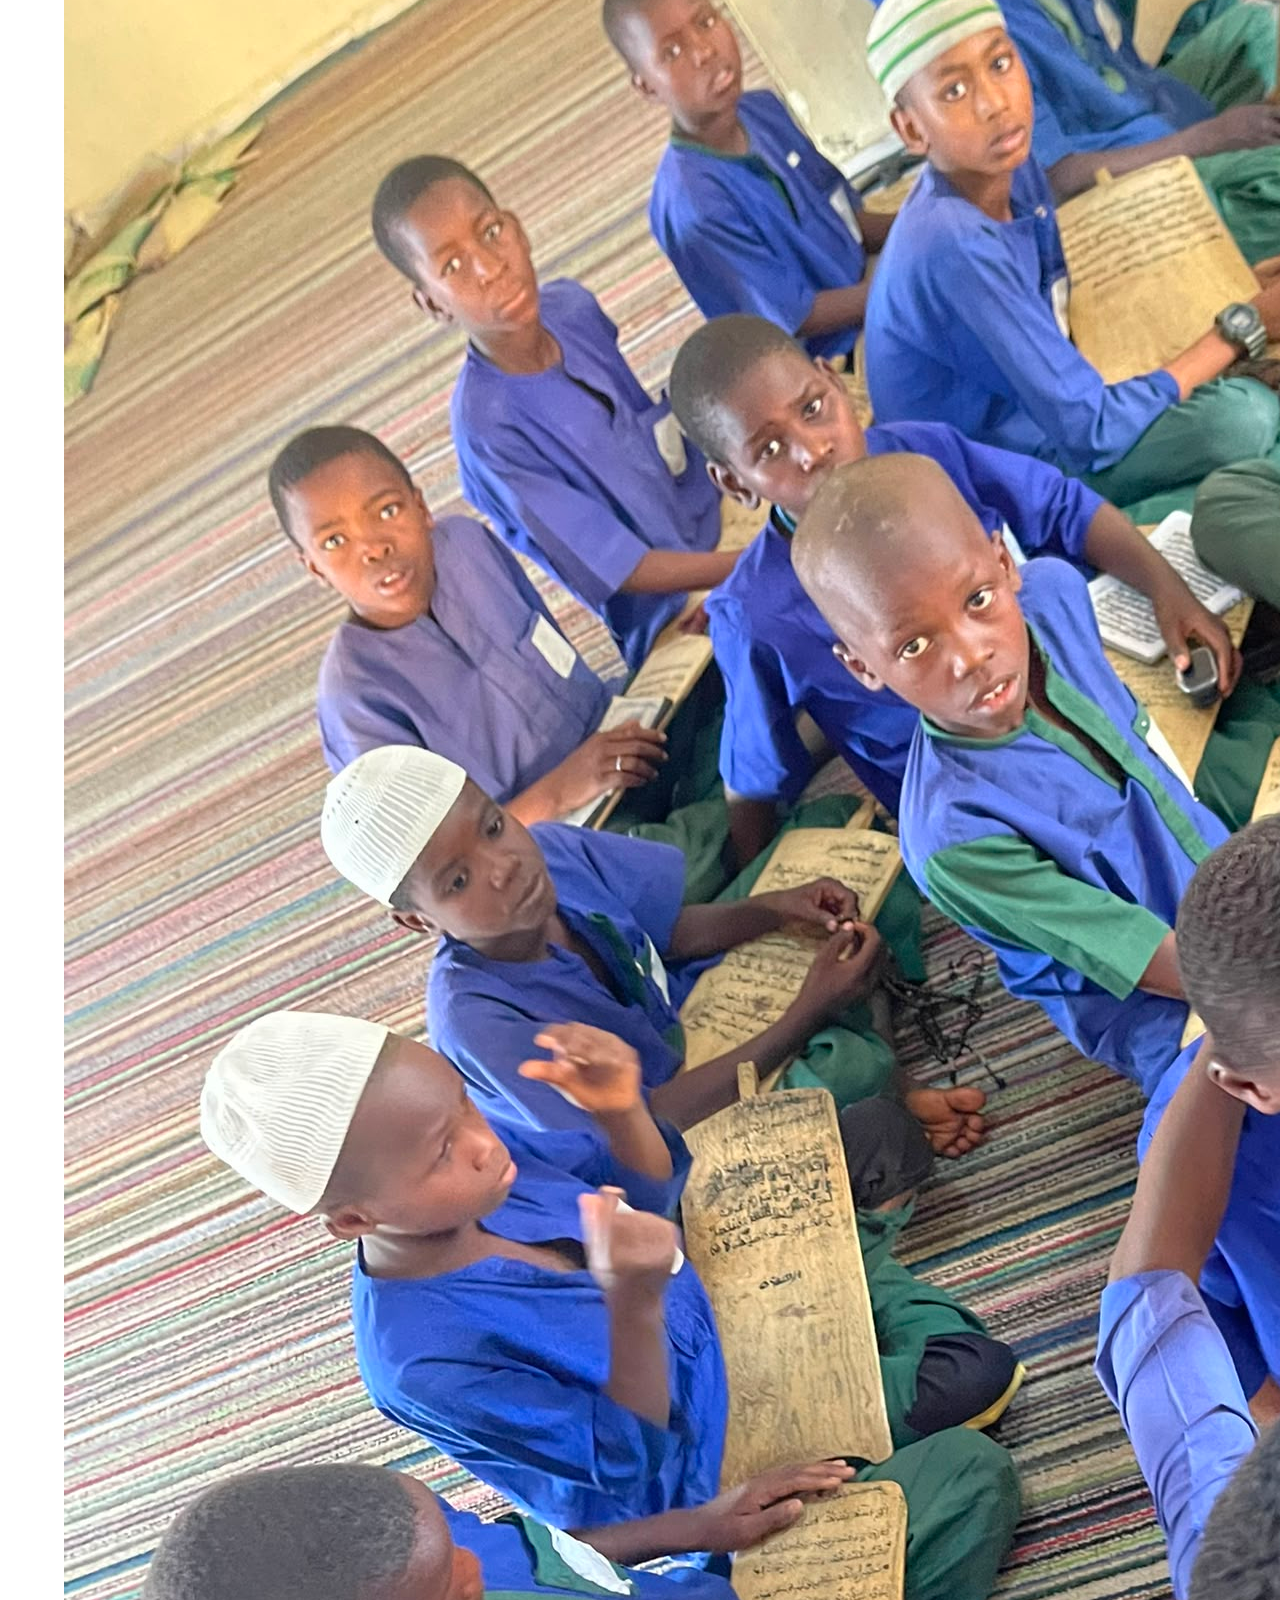
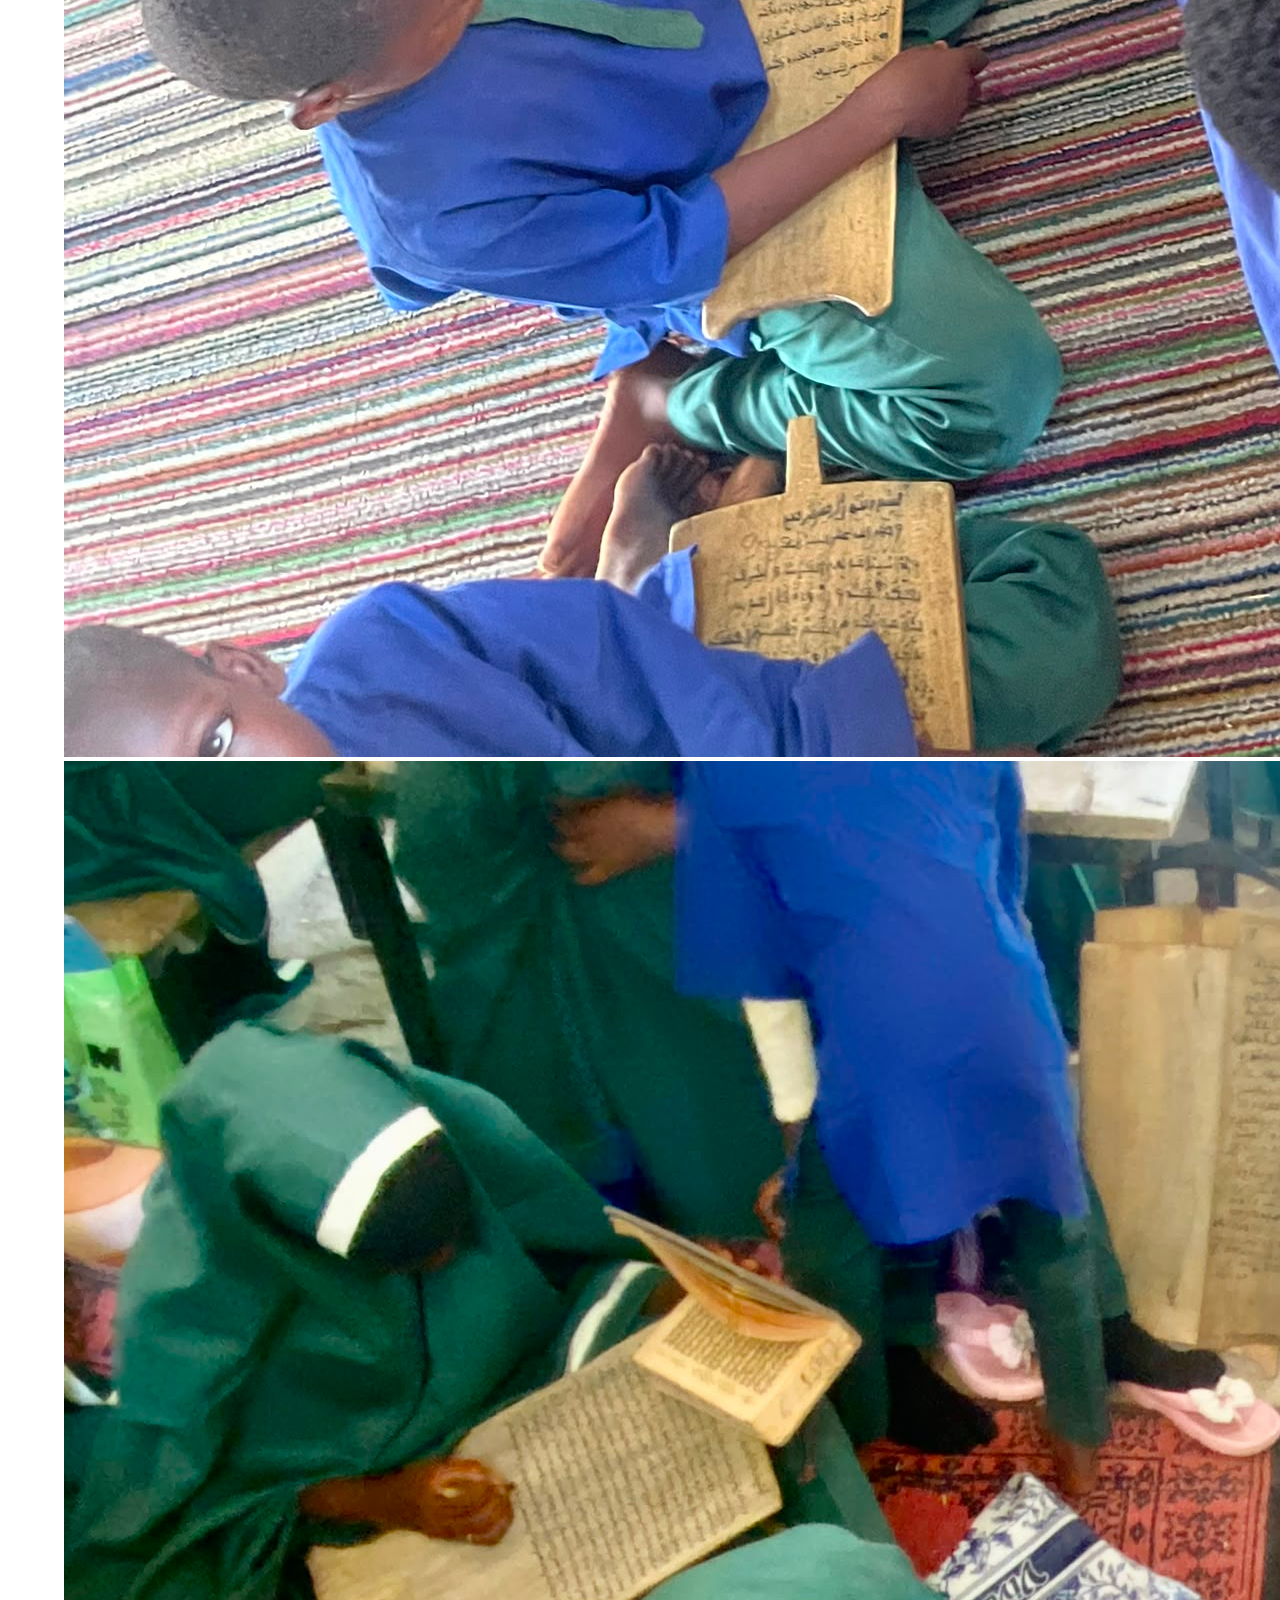
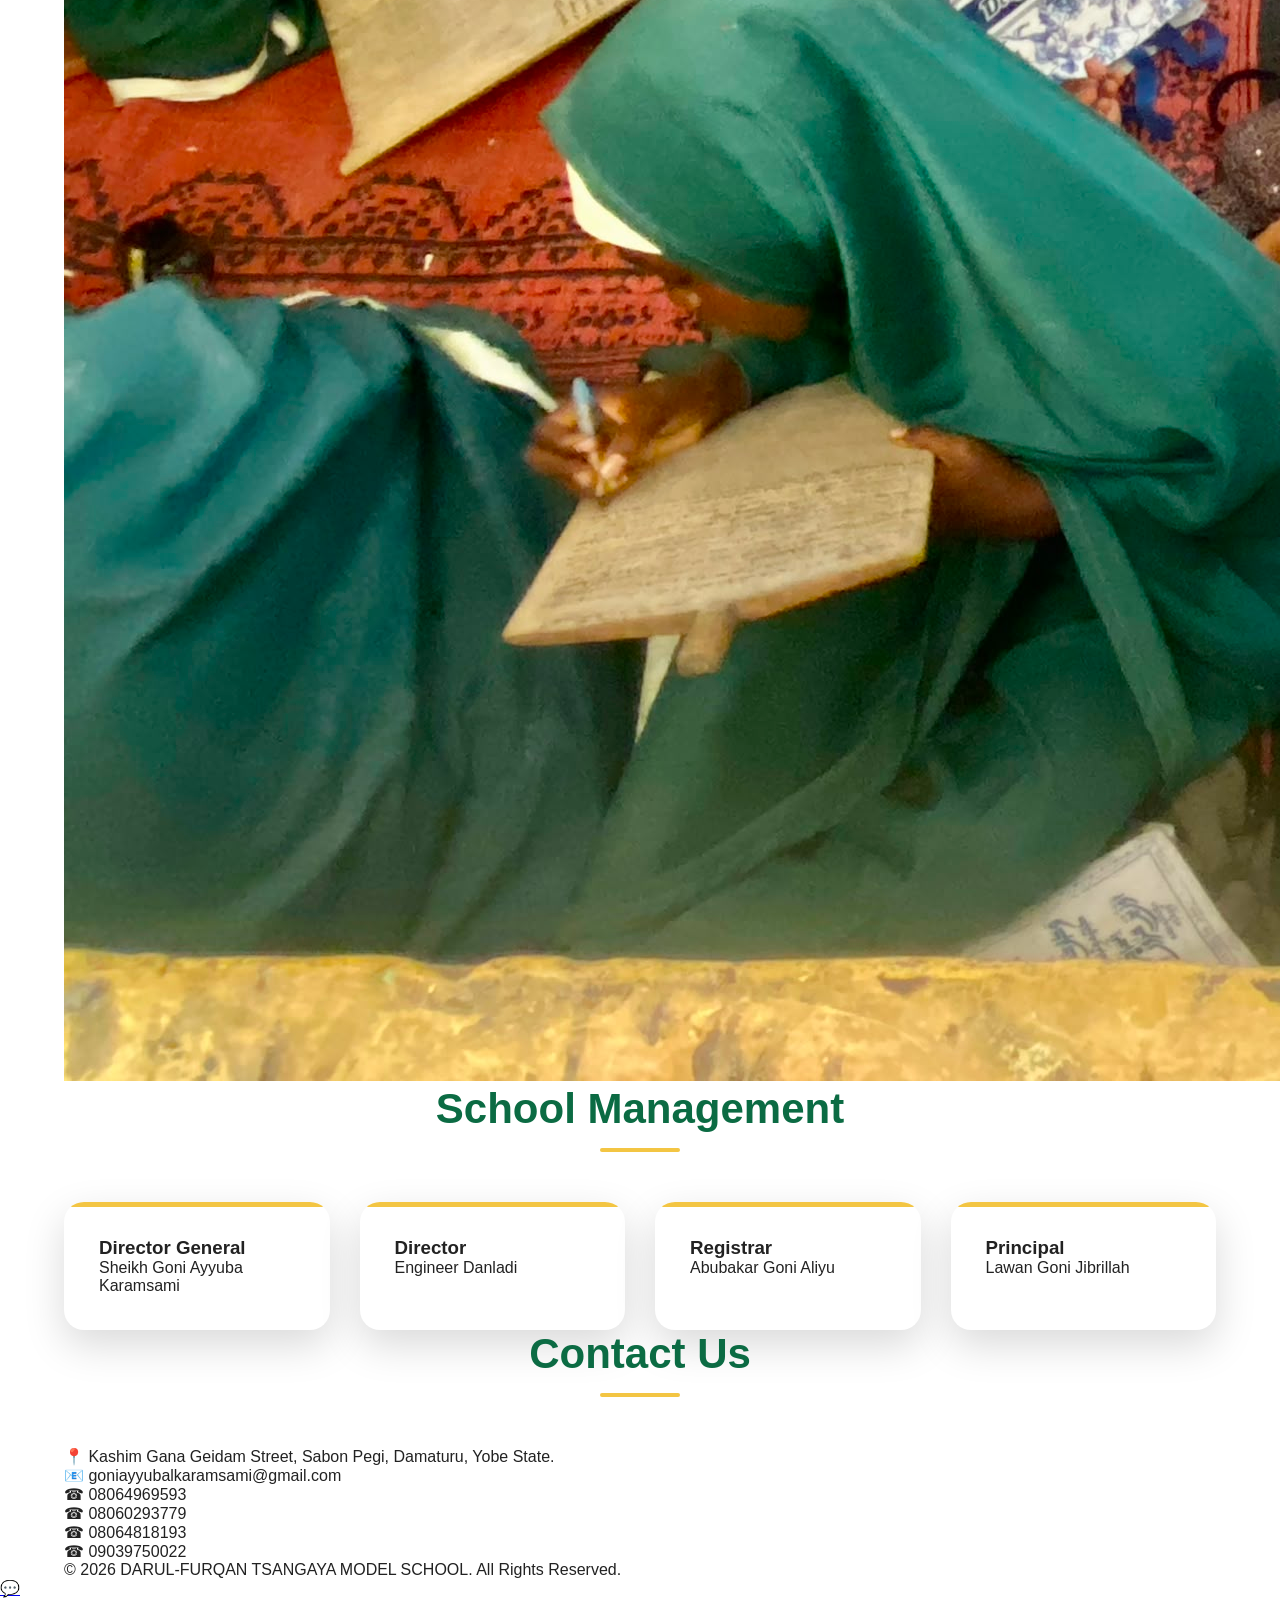
==== commit 23f243c5: "Add files via upload" ====
--- a/index.html
+++ b/index.html
@@ -21,7 +21,7 @@
 
 <a href="#" class="logo">
 
-<img src="images/logo.png" alt="School Logo">
+<img src="logo.png" alt="School Logo">
 
 <div class="logo-text">
 <h2>DARUL-FURQAN</h2>
@@ -60,15 +60,15 @@
 
 <div class="slider">
 
-<img src="images/gate.jpg" class="slide active">
-
-<img src="images/classroom.jpg" class="slide">
-
-<img src="images/assembly.jpg" class="slide">
-
-<img src="images/boys.jpg" class="slide">
-
-<img src="images/girls.jpg" class="slide">
+<img src="gate.jpg" class="slide active">
+
+<img src="classroom.jpg" class="slide">
+
+<img src="assembly.jpg" class="slide">
+
+<img src="boys.jpg" class="slide">
+
+<img src="girls.jpg" class="slide">
 
 </div>
 
@@ -76,7 +76,7 @@
 
 <div class="hero-content">
 
-<img src="images/logo.png" class="hero-logo">
+<img src="logo.png" class="hero-logo">
 
 <h1>
 DARUL-FURQAN<br>
@@ -165,15 +165,15 @@
 
 <div class="gallery">
 
-<img src="images/gate.jpg">
-
-<img src="images/classroom.jpg">
-
-<img src="images/assembly.jpg">
-
-<img src="images/boys.jpg">
-
-<img src="images/girls.jpg">
+<img src="gate.jpg">
+
+<img src="classroom.jpg">
+
+<img src="assembly.jpg">
+
+<img src="boys.jpg">
+
+<img src="girls.jpg">
 
 </div>
 
--- a/style.css
+++ b/style.css
@@ -0,0 +1,665 @@
+/* ===========================
+   RESET
+=========================== */
+
+*{
+margin:0;
+padding:0;
+box-sizing:border-box;
+}
+
+html{
+scroll-behavior:smooth;
+}
+
+body{
+font-family:Arial,Helvetica,sans-serif;
+background:#fff;
+color:#222;
+overflow-x:hidden;
+}
+
+/* ===========================
+   COLORS
+=========================== */
+
+:root{
+
+--primary:#0b6b43;
+
+--secondary:#f3c543;
+
+--dark:#06281d;
+
+--white:#ffffff;
+
+--light:#f4f7f5;
+
+--shadow:0 15px 40px rgba(0,0,0,.15);
+
+}
+
+/* ===========================
+   CONTAINER
+=========================== */
+
+.container{
+
+width:90%;
+
+max-width:1200px;
+
+margin:auto;
+
+}
+
+/* ===========================
+   HEADER
+=========================== */
+
+.header{
+
+position:fixed;
+
+top:0;
+
+left:0;
+
+width:100%;
+
+z-index:999;
+
+background:rgba(0,0,0,.45);
+
+backdrop-filter:blur(10px);
+
+transition:.4s;
+
+}
+
+.header .container{
+
+display:flex;
+
+justify-content:space-between;
+
+align-items:center;
+
+height:85px;
+
+}
+
+/* ===========================
+LOGO
+=========================== */
+
+.logo{
+
+display:flex;
+
+align-items:center;
+
+gap:15px;
+
+text-decoration:none;
+
+color:white;
+
+}
+
+.logo img{
+
+width:65px;
+
+height:65px;
+
+border-radius:50%;
+
+background:white;
+
+padding:3px;
+
+box-shadow:var(--shadow);
+
+}
+
+.logo-text h2{
+
+font-size:20px;
+
+font-weight:bold;
+
+line-height:1;
+
+}
+
+.logo-text p{
+
+font-size:12px;
+
+letter-spacing:2px;
+
+color:#ddd;
+
+}
+
+/* ===========================
+NAVIGATION
+=========================== */
+
+nav{
+
+display:flex;
+
+gap:30px;
+
+}
+
+nav a{
+
+color:white;
+
+font-weight:600;
+
+text-decoration:none;
+
+position:relative;
+
+transition:.3s;
+
+}
+
+nav a::after{
+
+content:"";
+
+position:absolute;
+
+left:0;
+
+bottom:-8px;
+
+width:0;
+
+height:3px;
+
+background:var(--secondary);
+
+transition:.4s;
+
+}
+
+nav a:hover{
+
+color:var(--secondary);
+
+}
+
+nav a:hover::after{
+
+width:100%;
+
+}
+
+/* ===========================
+MENU BUTTON
+=========================== */
+
+#menuBtn{
+
+display:none;
+
+font-size:35px;
+
+color:white;
+
+cursor:pointer;
+
+}
+
+/* ===========================
+HERO
+=========================== */
+
+.hero{
+
+height:100vh;
+
+position:relative;
+
+overflow:hidden;
+
+display:flex;
+
+align-items:center;
+
+justify-content:center;
+
+}
+
+/* ===========================
+BACKGROUND SLIDER
+=========================== */
+
+.slider{
+
+position:absolute;
+
+top:0;
+
+left:0;
+
+width:100%;
+
+height:100%;
+
+z-index:-3;
+
+}
+
+.slide{
+
+position:absolute;
+
+width:100%;
+
+height:100%;
+
+object-fit:cover;
+
+opacity:0;
+
+transform:scale(1.15);
+
+transition:opacity 2s ease,
+transform 8s linear;
+
+}
+
+.slide.active{
+
+opacity:1;
+
+transform:scale(1);
+
+}
+
+/* ===========================
+OVERLAY
+=========================== */
+
+.overlay{
+
+position:absolute;
+
+top:0;
+
+left:0;
+
+width:100%;
+
+height:100%;
+
+background:linear-gradient(
+
+rgba(0,0,0,.60),
+
+rgba(8,55,36,.72)
+
+);
+
+z-index:-2;
+
+}
+
+/* ===========================
+HERO CONTENT
+=========================== */
+
+.hero-content{
+
+text-align:center;
+
+color:white;
+
+width:90%;
+
+max-width:900px;
+
+animation:fadeUp 1.4s ease;
+
+}
+
+.hero-logo{
+
+width:120px;
+
+height:120px;
+
+border-radius:50%;
+
+background:white;
+
+padding:8px;
+
+margin-bottom:25px;
+
+box-shadow:0 15px 40px rgba(0,0,0,.35);
+
+}
+
+.hero-content h1{
+
+font-size:65px;
+
+line-height:1.1;
+
+margin-bottom:20px;
+
+font-weight:900;
+
+text-shadow:0 5px 20px rgba(0,0,0,.5);
+
+}
+
+.hero-content p{
+
+font-size:22px;
+
+margin-bottom:35px;
+
+color:#f3f3f3;
+
+}
+
+/* ===========================
+BUTTONS
+=========================== */
+
+.hero-buttons{
+
+display:flex;
+
+justify-content:center;
+
+gap:20px;
+
+flex-wrap:wrap;
+
+}
+
+.btn{
+
+display:inline-block;
+
+padding:15px 35px;
+
+background:var(--secondary);
+
+color:#111;
+
+font-weight:bold;
+
+border-radius:50px;
+
+text-decoration:none;
+
+transition:.4s;
+
+box-shadow:var(--shadow);
+
+}
+
+.btn:hover{
+
+transform:translateY(-6px);
+
+background:white;
+
+}
+
+.btn2{
+
+background:transparent;
+
+border:2px solid white;
+
+color:white;
+
+}
+
+.btn2:hover{
+
+background:white;
+
+color:#111;
+
+}
+
+/* ===========================
+ANIMATION
+=========================== */
+
+@keyframes fadeUp{
+
+from{
+
+opacity:0;
+
+transform:translateY(60px);
+
+}
+
+to{
+
+opacity:1;
+
+transform:translateY(0);
+
+}
+
+}
+/* ===========================
+ABOUT SECTION
+=========================== */
+
+#about{
+
+padding:100px 0;
+
+background:#ffffff;
+
+}
+
+#about h2{
+
+font-size:42px;
+
+text-align:center;
+
+color:var(--primary);
+
+margin-bottom:25px;
+
+}
+
+#about p{
+
+max-width:900px;
+
+margin:auto;
+
+font-size:18px;
+
+line-height:1.9;
+
+color:#555;
+
+text-align:center;
+
+}
+
+/* ===========================
+SECTION TITLE
+=========================== */
+
+section h2{
+
+text-align:center;
+
+font-size:42px;
+
+margin-bottom:50px;
+
+color:var(--primary);
+
+position:relative;
+
+}
+
+section h2::after{
+
+content:"";
+
+display:block;
+
+width:80px;
+
+height:4px;
+
+background:var(--secondary);
+
+margin:15px auto;
+
+border-radius:50px;
+
+}
+
+/* ===========================
+PROGRAMS
+=========================== */
+
+#programs{
+
+padding:100px 0;
+
+background:var(--light);
+
+}
+
+.cards{
+
+display:grid;
+
+grid-template-columns:repeat(auto-fit,minmax(260px,1fr));
+
+gap:30px;
+
+}
+
+.card{
+
+background:white;
+
+padding:35px;
+
+border-radius:20px;
+
+box-shadow:var(--shadow);
+
+transition:.5s;
+
+position:relative;
+
+overflow:hidden;
+
+}
+
+.card::before{
+
+content:"";
+
+position:absolute;
+
+left:0;
+
+top:0;
+
+width:100%;
+
+height:5px;
+
+background:var(--secondary);
+
+}
+
+.card:hover{
+
+transform
+/* ===========================
+   MANAGEMENT
+=========================== */
+
+#management{
+padding:100px 0;
+background:#fff;
+}
+
+.management-grid{
+display:grid;
+grid-template-columns:repeat(auto-fit,minmax(250px,1fr));
+gap:30px;
+}
+
+.management-card{
+background:#fff;
+padding:30px;
+border-radius:20px;
+box-shadow:var(--shadow);
+text-align:center;
+transition:.4s;
+border-top:5px solid var(--secondary);
+}
+
+.management-card:hover{
+transform:translateY(-10px);
+}
+
+.management-card img{
+width:120px;
+height:120px;
+border-radius:50%;
+object-fit:cover;
+margin-bottom:20px;
+border:5px solid var(--secondary);
+}
+
+.management-card h3{
+color:var(--primary);
+margin-bottom:10px;
+}
+
+.management-card p{
+color:#666;
+}
+
+/* ===========================
+CONTACT
+=========================== */
+
+#contact{
+padding:100px 0;
+background:linear-gradient(135deg,var(--dark),var(--primary));
+color:white;
+}
+
+.contact-box{
+display:grid;
+grid-template-columns:repeat(auto-fit,minmax(300px,1fr));
+gap:40px;
+}
+
+.contact-item{
+background:rgba(255,255,255,.08);
+padding:30px;
+border
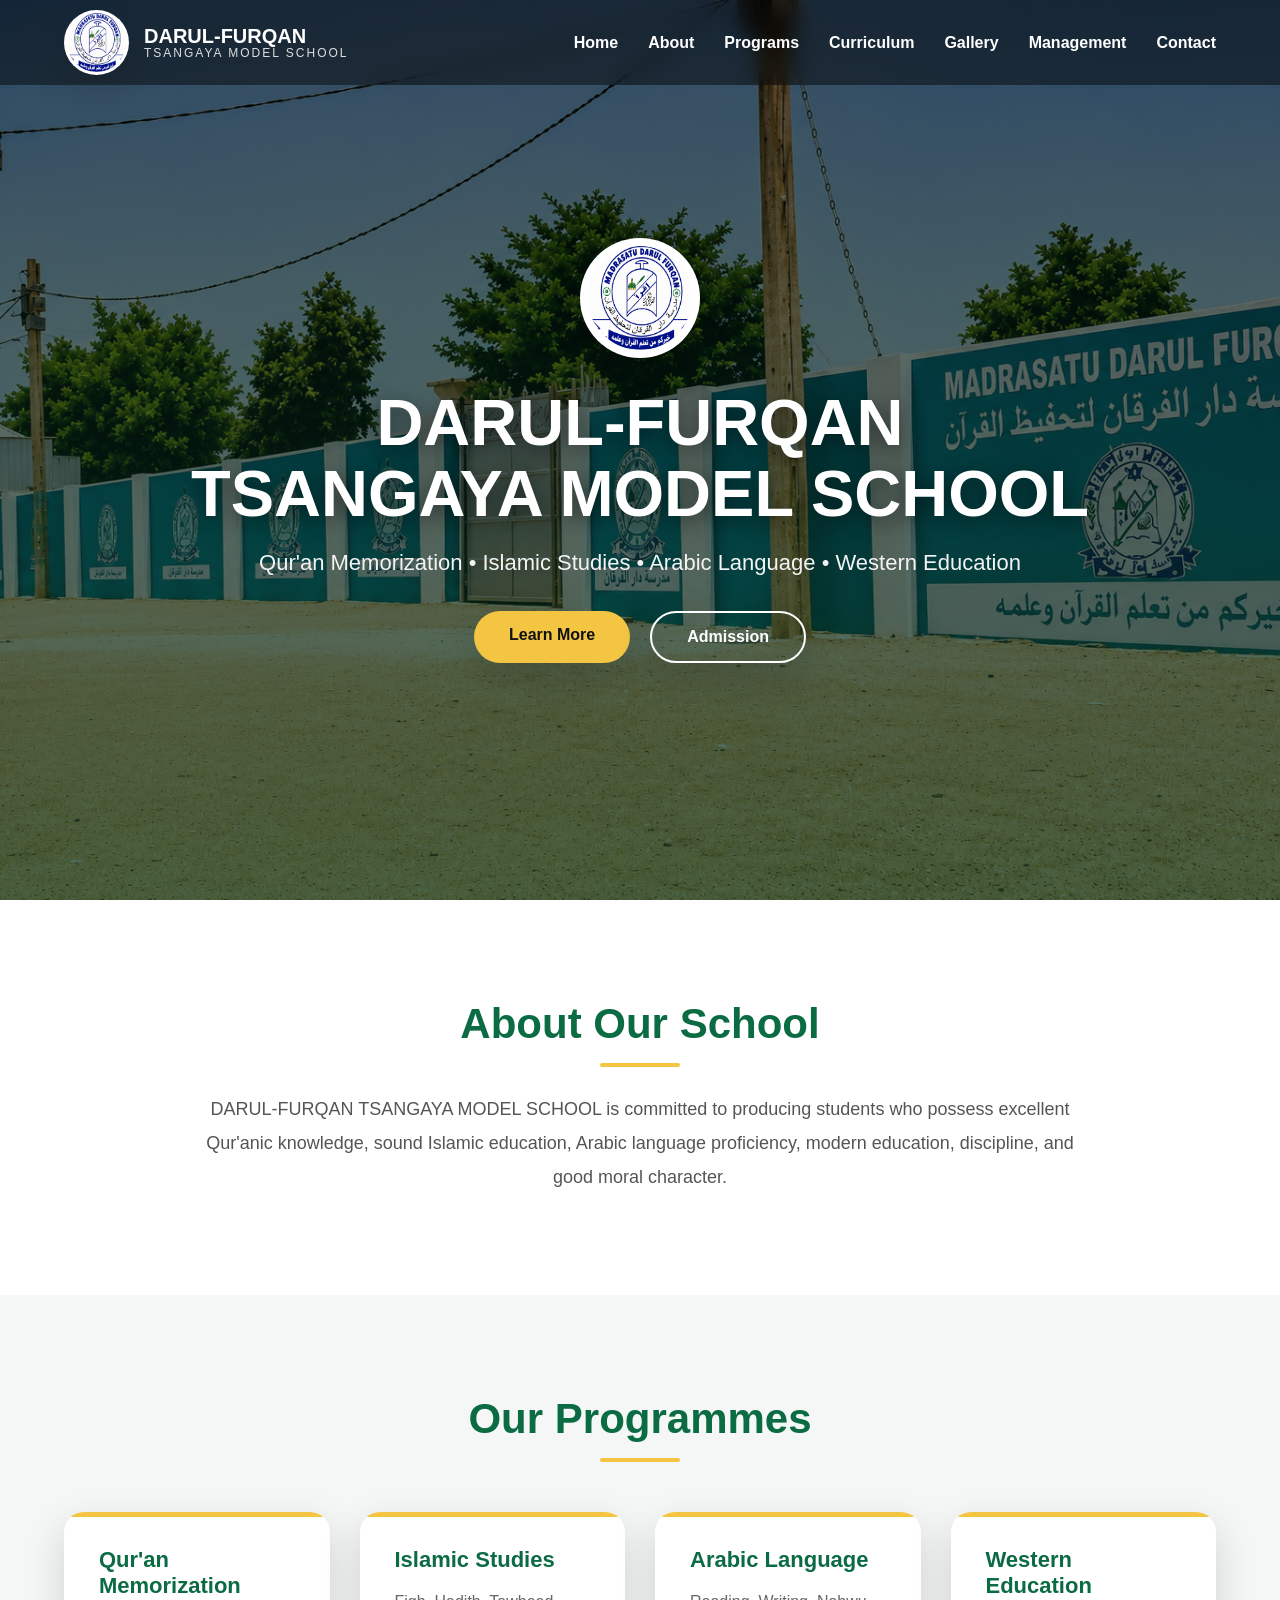
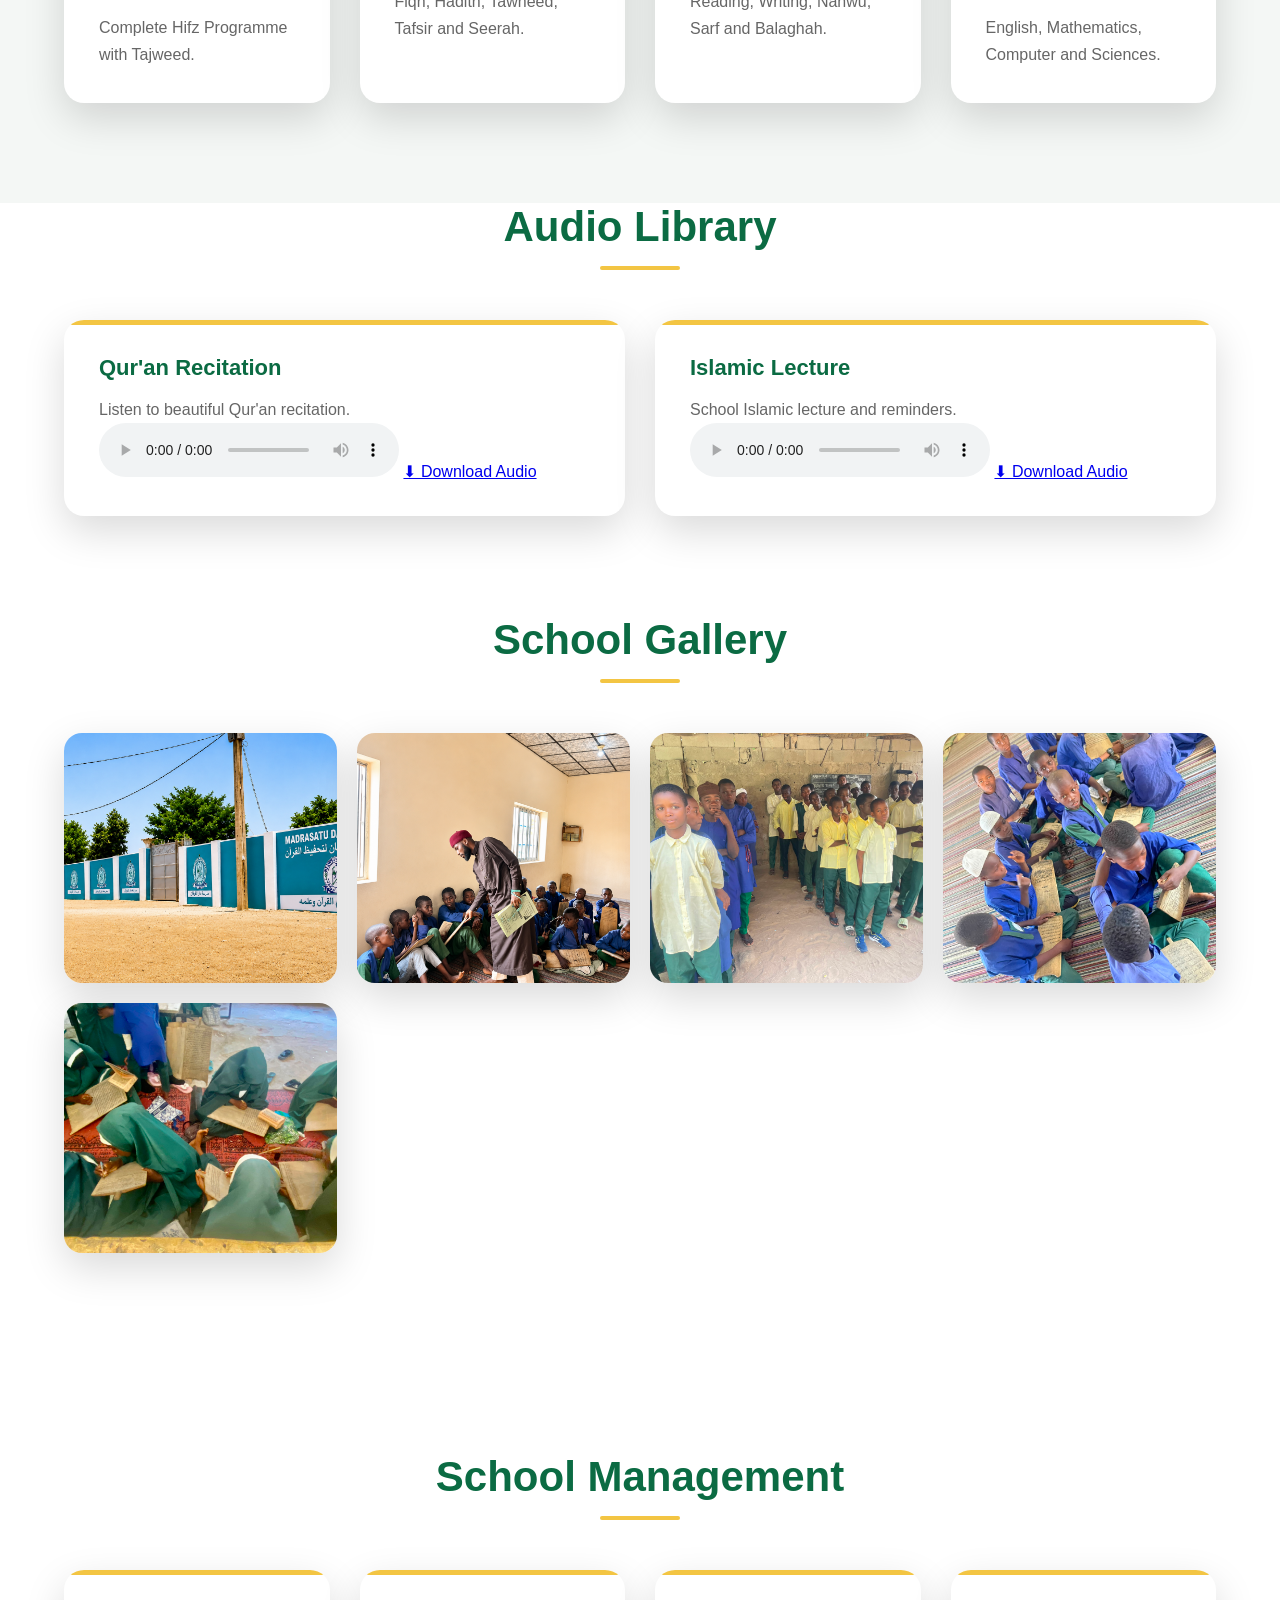
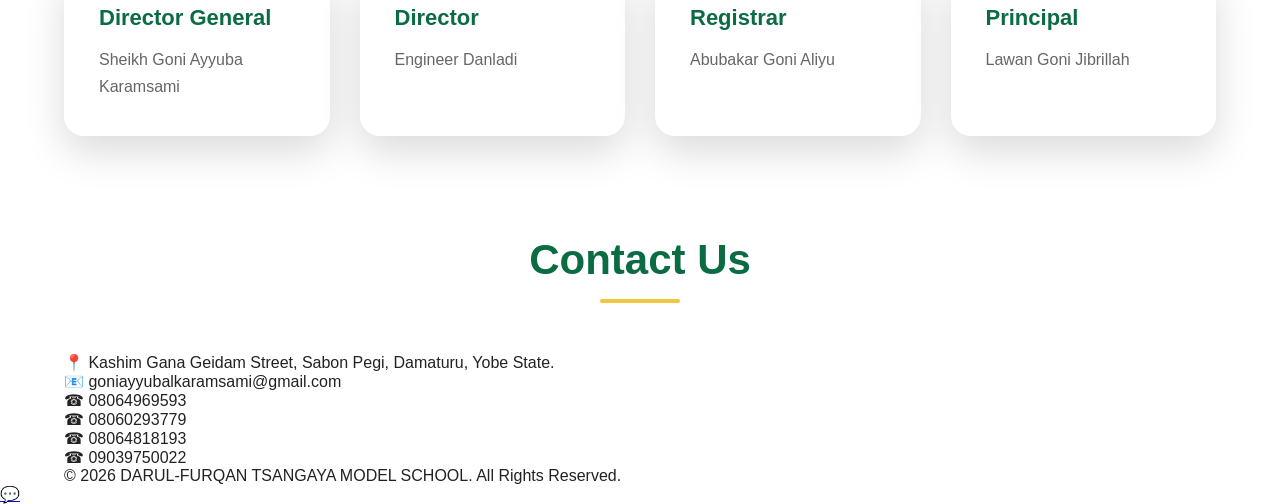
==== commit 4e15b6d8: "Add files via upload" ====
--- a/index.html
+++ b/index.html
@@ -154,6 +154,55 @@
 </div>
 
 </section>
+<!-- ================= AUDIO ================= -->
+
+<section id="audio">
+
+<div class="container">
+
+<h2>Audio Library</h2>
+
+<div class="cards">
+
+<div class="card">
+
+<h3>Qur'an Recitation</h3>
+
+<p>Listen to beautiful Qur'an recitation.</p>
+
+<audio controls>
+<source src="audio/quran.mp3" type="audio/mpeg">
+Your browser does not support the audio element.
+</audio>
+
+<a href="audio/quran.mp3" download class="download-btn">
+⬇ Download Audio
+</a>
+
+</div>
+
+<div class="card">
+
+<h3>Islamic Lecture</h3>
+
+<p>School Islamic lecture and reminders.</p>
+
+<audio controls>
+<source src="audio/lecture.mp3" type="audio/mpeg">
+Your browser does not support the audio element.
+</audio>
+
+<a href="audio/lecture.mp3" download class="download-btn">
+⬇ Download Audio
+</a>
+
+</div>
+
+</div>
+
+</div>
+
+</section>
 
 <!-- ================= GALLERY ================= -->
 
--- a/style.css
+++ b/style.css
@@ -90,7 +90,7 @@
 }
 
 /* ===========================
-LOGO
+   LOGO
 =========================== */
 
 .logo{
@@ -144,7 +144,7 @@
 }
 
 /* ===========================
-NAVIGATION
+   NAVIGATION
 =========================== */
 
 nav{
@@ -202,7 +202,7 @@
 }
 
 /* ===========================
-MENU BUTTON
+   MENU BUTTON
 =========================== */
 
 #menuBtn{
@@ -218,13 +218,15 @@
 }
 
 /* ===========================
-HERO
+   HERO
 =========================== */
 
 .hero{
 
 height:100vh;
 
+min-height:650px;
+
 position:relative;
 
 overflow:hidden;
@@ -238,7 +240,7 @@
 }
 
 /* ===========================
-BACKGROUND SLIDER
+   BACKGROUND SLIDER
 =========================== */
 
 .slider{
@@ -271,8 +273,7 @@
 
 transform:scale(1.15);
 
-transition:opacity 2s ease,
-transform 8s linear;
+transition:opacity 2s ease, transform 8s linear;
 
 }
 
@@ -285,7 +286,7 @@
 }
 
 /* ===========================
-OVERLAY
+   OVERLAY
 =========================== */
 
 .overlay{
@@ -313,7 +314,7 @@
 }
 
 /* ===========================
-HERO CONTENT
+   HERO CONTENT
 =========================== */
 
 .hero-content{
@@ -373,7 +374,7 @@
 }
 
 /* ===========================
-BUTTONS
+   BUTTONS
 =========================== */
 
 .hero-buttons{
@@ -437,7 +438,7 @@
 }
 
 /* ===========================
-ANIMATION
+   ANIMATION
 =========================== */
 
 @keyframes fadeUp{
@@ -459,8 +460,9 @@
 }
 
 }
-/* ===========================
-ABOUT SECTION
+
+/* ===========================
+   ABOUT SECTION
 =========================== */
 
 #about{
@@ -500,7 +502,7 @@
 }
 
 /* ===========================
-SECTION TITLE
+   SECTION TITLE
 =========================== */
 
 section h2{
@@ -536,7 +538,7 @@
 }
 
 /* ===========================
-PROGRAMS
+   PROGRAMS
 =========================== */
 
 #programs{
@@ -595,71 +597,182 @@
 
 .card:hover{
 
-transform
+transform:translateY(-10px);
+
+}
+
+.card h3{
+
+color:var(--primary);
+
+font-size:22px;
+
+margin-bottom:15px;
+
+}
+
+.card p{
+
+color:#666;
+
+line-height:1.7;
+
+}
+
+/* ===========================
+   GALLERY
+=========================== */
+
+#gallery{
+
+padding:100px 0;
+
+background:#fff;
+
+}
+
+.gallery{
+
+display:grid;
+
+grid-template-columns:repeat(auto-fit,minmax(250px,1fr));
+
+gap:20px;
+
+}
+
+.gallery img{
+
+width:100%;
+
+height:250px;
+
+object-fit:cover;
+
+border-radius:18px;
+
+box-shadow:var(--shadow);
+
+transition:.5s;
+
+cursor:pointer;
+
+}
+
+.gallery img:hover{
+
+transform:scale(1.05);
+
+}
+
 /* ===========================
    MANAGEMENT
 =========================== */
 
 #management{
+
 padding:100px 0;
+
 background:#fff;
+
 }
 
 .management-grid{
+
 display:grid;
+
 grid-template-columns:repeat(auto-fit,minmax(250px,1fr));
+
 gap:30px;
+
 }
 
 .management-card{
+
 background:#fff;
+
 padding:30px;
+
 border-radius:20px;
+
 box-shadow:var(--shadow);
+
 text-align:center;
+
 transition:.4s;
+
 border-top:5px solid var(--secondary);
-}
-
-.management-card:hover{
-transform:translateY(-10px);
-}
-
-.management-card img{
-width:120px;
-height:120px;
-border-radius:50%;
-object-fit:cover;
-margin-bottom:20px;
-border:5px solid var(--secondary);
-}
-
-.management-card h3{
-color:var(--primary);
-margin-bottom:10px;
-}
-
-.management-card p{
-color:#666;
-}
-
-/* ===========================
-CONTACT
-=========================== */
-
-#contact{
-padding:100px 0;
-background:linear-gradient(135deg,var(--dark),var(--primary));
-color:white;
-}
-
-.contact-box{
-display:grid;
-grid-template-columns:repeat(auto-fit,minmax(300px,1fr));
-gap:40px;
-}
-
-.contact-item{
-background:rgba(255,255,255,.08);
-padding:30px;
-border+
+}/* ===========================
+   MOBILE RESPONSIVE MENU
+=========================== */
+
+@media (max-width: 768px){
+
+    .header .container{
+        height:75px;
+    }
+
+    .logo{
+        gap:8px;
+    }
+
+    .logo img{
+        width:55px;
+        height:55px;
+    }
+
+    .logo-text h2{
+        font-size:16px;
+    }
+
+    .logo-text p{
+        font-size:9px;
+        letter-spacing:1px;
+    }
+
+    #menuBtn{
+        display:block;
+        font-size:32px;
+        z-index:1001;
+    }
+
+    nav{
+
+        position:absolute;
+
+        top:75px;
+
+        right:-100%;
+
+        width:100%;
+
+        background:rgba(6,40,29,.98);
+
+        display:flex;
+
+        flex-direction:column;
+
+        gap:0;
+
+        padding:15px 0;
+
+        transition:.4s ease;
+
+    }
+
+    nav.active{
+        right:0;
+    }
+
+    nav a{
+        padding:16px 25px;
+        font-size:18px;
+        border-bottom:1px solid rgba(255,255,255,.1);
+    }
+
+    nav a::after{
+        display:none;
+    }
+
+}
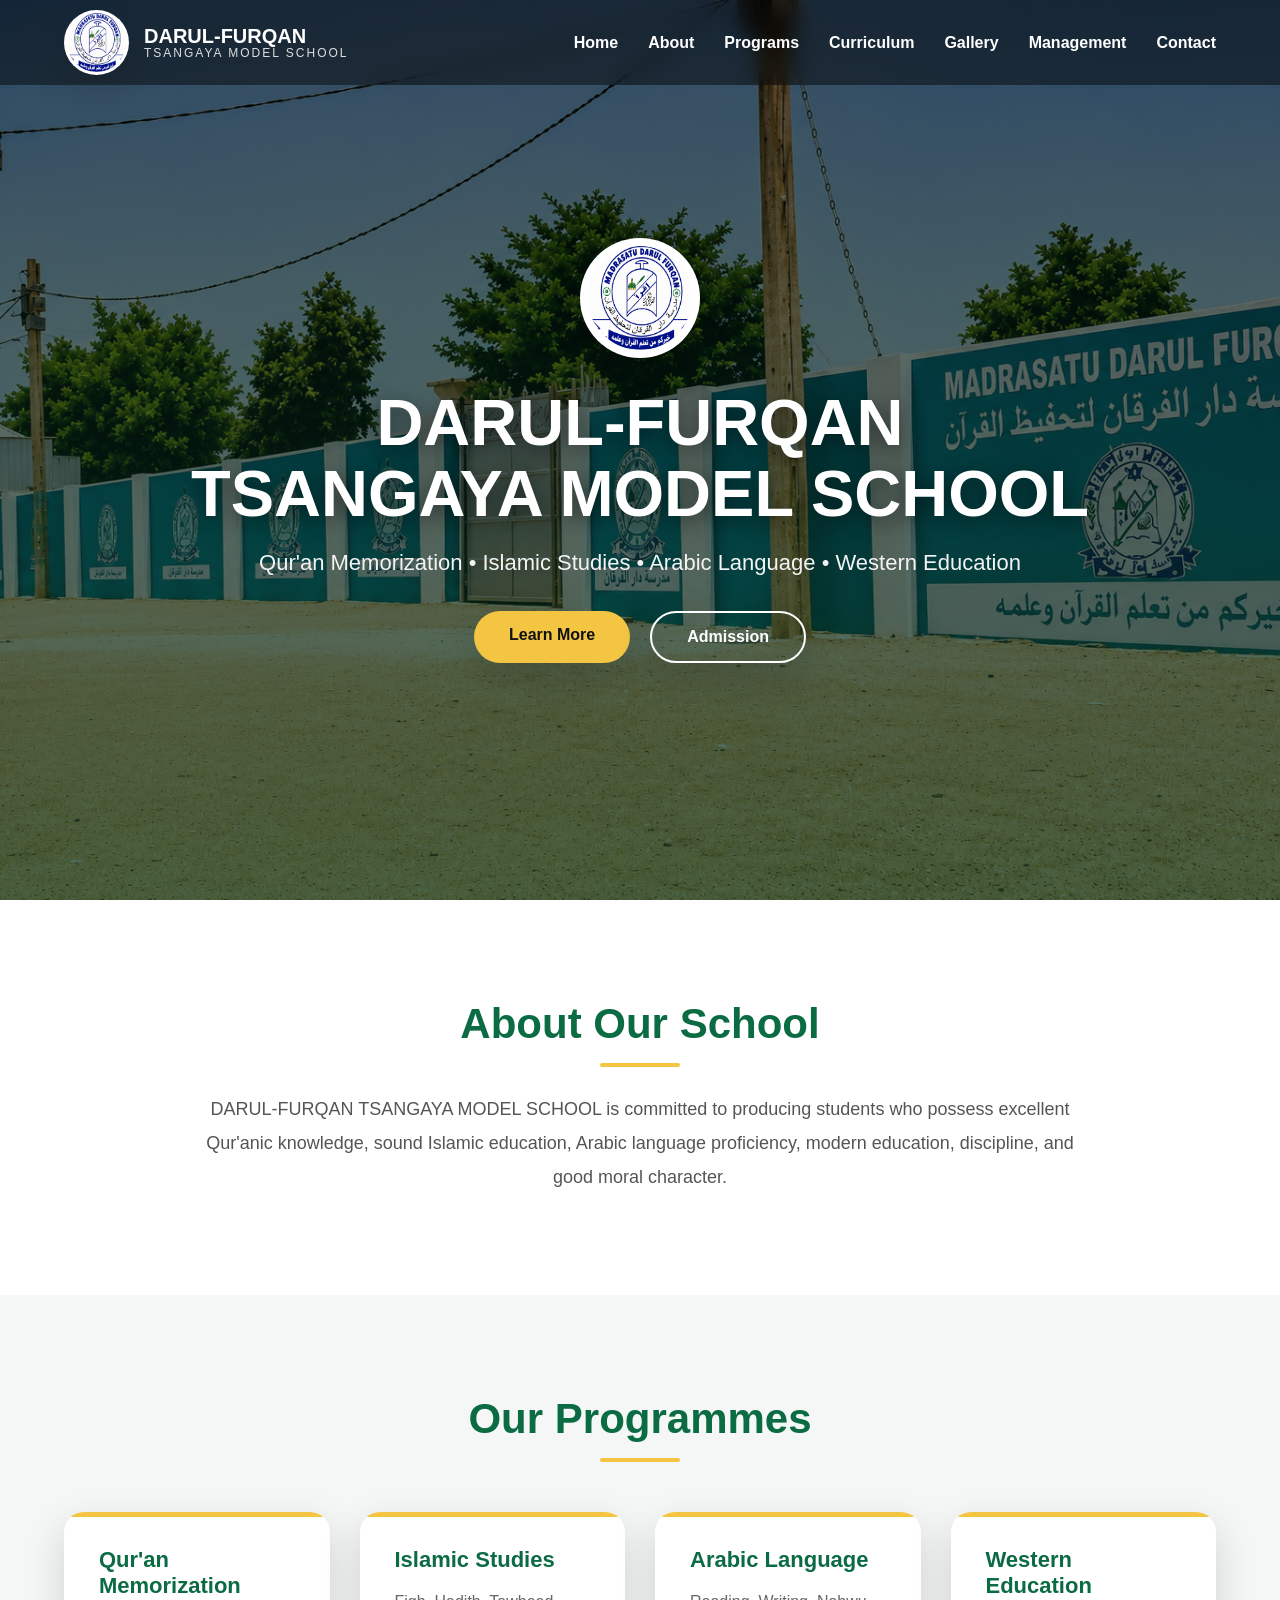
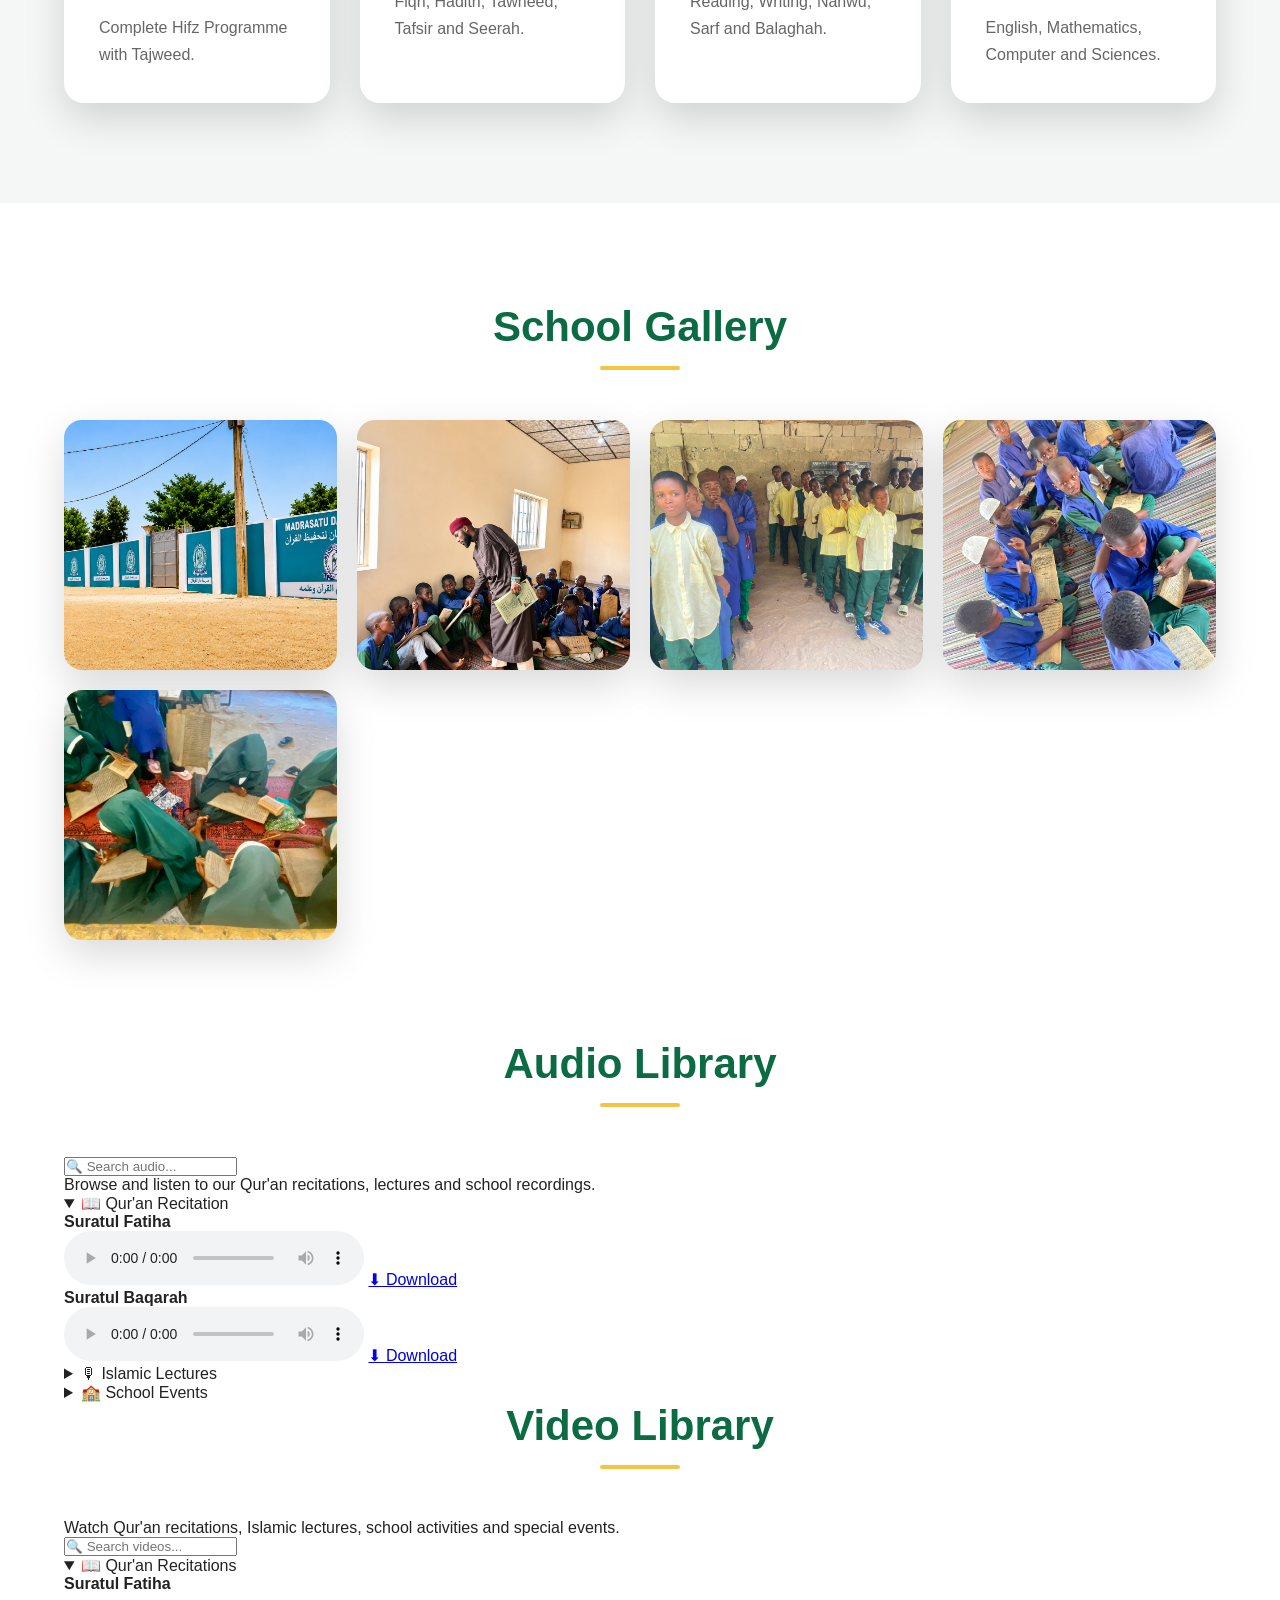
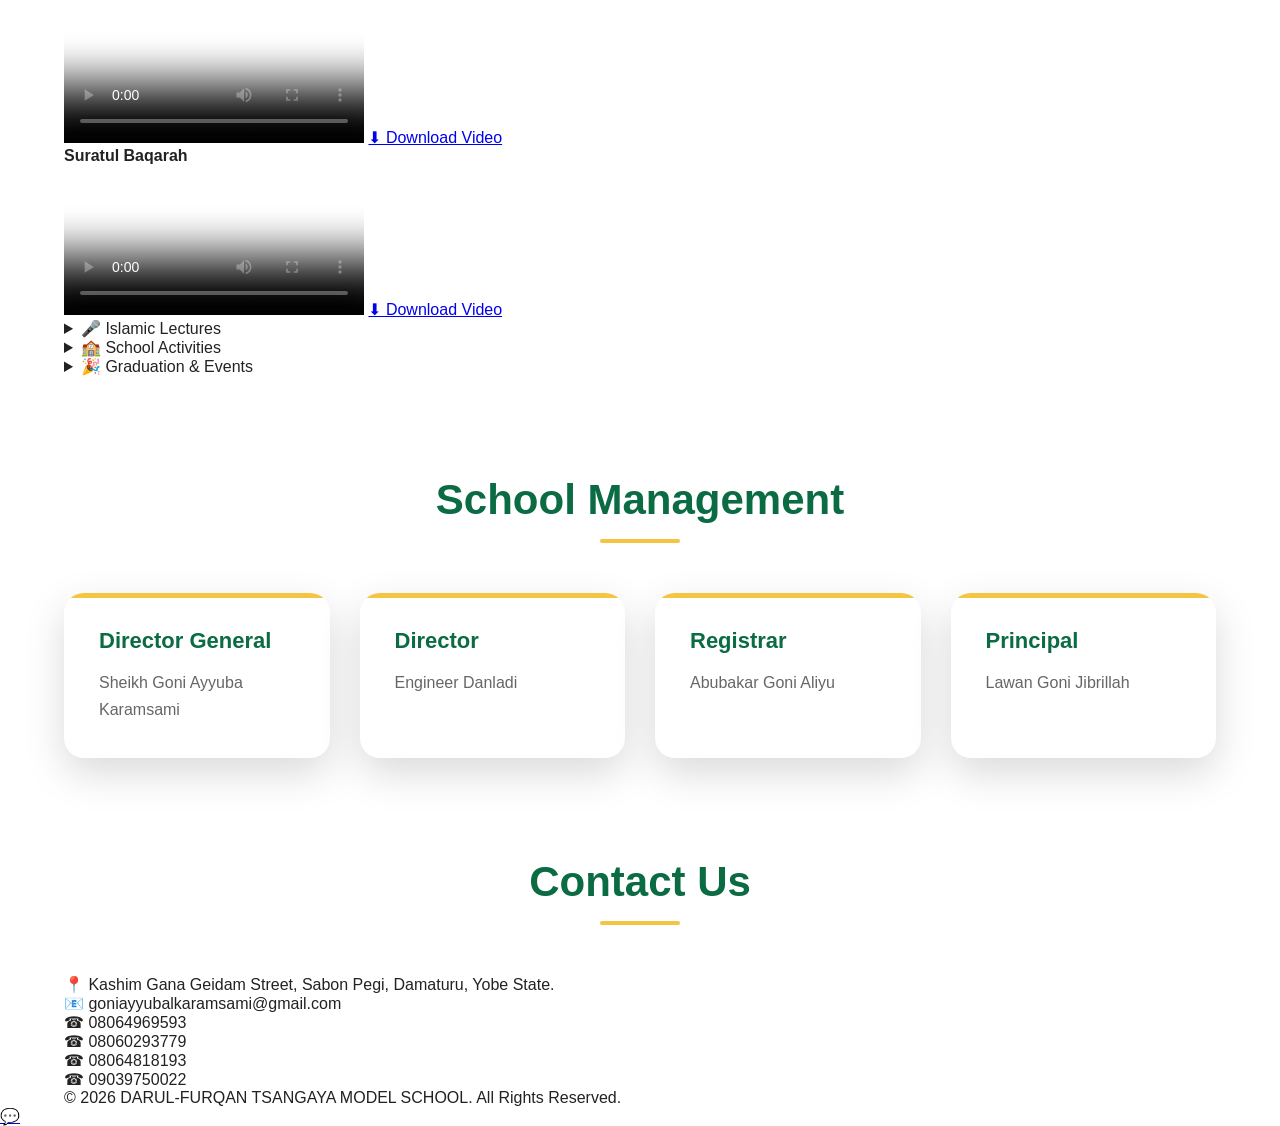
==== commit 465177ee: "Add files via upload" ====
--- a/index.html
+++ b/index.html
@@ -154,77 +154,266 @@
 </div>
 
 </section>
-<!-- ================= AUDIO ================= -->
+
+
+<!-- ================= GALLERY ================= -->
+
+<section id="gallery">
+
+<div class="container">
+
+<h2>School Gallery</h2>
+
+<div class="gallery">
+
+<img src="gate.jpg">
+
+<img src="classroom.jpg">
+
+<img src="assembly.jpg">
+
+<img src="boys.jpg">
+
+<img src="girls.jpg">
+
+</div>
+
+</div>
+
+</section>
+<!-- ================= AUDIO LIBRARY ================= -->
 
 <section id="audio">
 
 <div class="container">
 
 <h2>Audio Library</h2>
-
-<div class="cards">
-
-<div class="card">
-
-<h3>Qur'an Recitation</h3>
-
-<p>Listen to beautiful Qur'an recitation.</p>
-
+<div class="audio-search">
+
+<input
+type="text"
+id="audioSearch"
+placeholder="🔍 Search audio...">
+
+</div>
+
+<p class="audio-intro">
+Browse and listen to our Qur'an recitations, lectures and school recordings.
+</p>
+
+<!-- Qur'an Recitation -->
+
+<details class="audio-category" open>
+
+<summary>📖 Qur'an Recitation</summary>
+
+<div class="audio-list">
+
+<div class="audio-item">
+<h4>Suratul Fatiha</h4>
 <audio controls>
-<source src="audio/quran.mp3" type="audio/mpeg">
-Your browser does not support the audio element.
+<source src="audio/fatiha.mp3" type="audio/mpeg">
 </audio>
-
-<a href="audio/quran.mp3" download class="download-btn">
-⬇ Download Audio
+<a href="audio/fatiha.mp3" download class="download-btn">⬇ Download</a>
+</div>
+
+<div class="audio-item">
+<h4>Suratul Baqarah</h4>
+<audio controls>
+<source src="audio/baqarah.mp3" type="audio/mpeg">
+</audio>
+<a href="audio/baqarah.mp3" download class="download-btn">⬇ Download</a>
+</div>
+
+</div>
+
+</details>
+
+<!-- Islamic Lectures -->
+
+<details class="audio-category">
+
+<summary>🎙 Islamic Lectures</summary>
+
+<div class="audio-list">
+
+<div class="audio-item">
+<h4>Friday Lecture 1</h4>
+<audio controls>
+<source src="audio/lecture1.mp3" type="audio/mpeg">
+</audio>
+<a href="audio/lecture1.mp3" download class="download-btn">⬇ Download</a>
+</div>
+
+<div class="audio-item">
+<h4>Friday Lecture 2</h4>
+<audio controls>
+<source src="audio/lecture2.mp3" type="audio/mpeg">
+</audio>
+<a href="audio/lecture2.mp3" download class="download-btn">⬇ Download</a>
+</div>
+
+</div>
+
+</details>
+
+<!-- School Events -->
+
+<details class="audio-category">
+
+<summary>🏫 School Events</summary>
+
+<div class="audio-list">
+
+<div class="audio-item">
+<h4>Graduation Ceremony</h4>
+<audio controls>
+<source src="audio/graduation.mp3" type="audio/mpeg">
+</audio>
+<a href="audio/graduation.mp3" download class="download-btn">⬇ Download</a>
+</div>
+
+</div>
+
+</details>
+
+</div>
+
+</section>
+
+<!-- ================= VIDEO LIBRARY ================= -->
+
+<section id="video">
+
+<div class="container">
+
+<h2>Video Library</h2>
+
+<p class="video-intro">
+Watch Qur'an recitations, Islamic lectures, school activities and special events.
+</p>
+
+<div class="video-search">
+<input type="text" id="videoSearch" placeholder="🔍 Search videos...">
+</div>
+
+<!-- ================= QUR'AN ================= -->
+
+<details class="video-category" open>
+
+<summary>📖 Qur'an Recitations</summary>
+
+<div class="video-list">
+
+<div class="video-item">
+
+<h4>Suratul Fatiha</h4>
+
+<video controls poster="gallery/video1.jpg">
+<source src="videos/fatiha.mp4" type="video/mp4">
+</video>
+
+<a href="videos/fatiha.mp4" download class="download-btn">
+⬇ Download Video
 </a>
 
 </div>
 
-<div class="card">
-
-<h3>Islamic Lecture</h3>
-
-<p>School Islamic lecture and reminders.</p>
-
-<audio controls>
-<source src="audio/lecture.mp3" type="audio/mpeg">
-Your browser does not support the audio element.
-</audio>
-
-<a href="audio/lecture.mp3" download class="download-btn">
-⬇ Download Audio
+<div class="video-item">
+
+<h4>Suratul Baqarah</h4>
+
+<video controls poster="gallery/video2.jpg">
+<source src="videos/baqarah.mp4" type="video/mp4">
+</video>
+
+<a href="videos/baqarah.mp4" download class="download-btn">
+⬇ Download Video
 </a>
 
 </div>
 
 </div>
 
-</div>
-
-</section>
-
-<!-- ================= GALLERY ================= -->
-
-<section id="gallery">
-
-<div class="container">
-
-<h2>School Gallery</h2>
-
-<div class="gallery">
-
-<img src="gate.jpg">
-
-<img src="classroom.jpg">
-
-<img src="assembly.jpg">
-
-<img src="boys.jpg">
-
-<img src="girls.jpg">
-
-</div>
+</details>
+
+<!-- ================= LECTURES ================= -->
+
+<details class="video-category">
+
+<summary>🎤 Islamic Lectures</summary>
+
+<div class="video-list">
+
+<div class="video-item">
+
+<h4>Friday Lecture 1</h4>
+
+<video controls poster="gallery/video3.jpg">
+<source src="videos/lecture1.mp4" type="video/mp4">
+</video>
+
+<a href="videos/lecture1.mp4" download class="download-btn">
+⬇ Download Video
+</a>
+
+</div>
+
+</div>
+
+</details>
+
+<!-- ================= SCHOOL ================= -->
+
+<details class="video-category">
+
+<summary>🏫 School Activities</summary>
+
+<div class="video-list">
+
+<div class="video-item">
+
+<h4>Morning Assembly</h4>
+
+<video controls poster="gallery/video4.jpg">
+<source src="videos/assembly.mp4" type="video/mp4">
+</video>
+
+<a href="videos/assembly.mp4" download class="download-btn">
+⬇ Download Video
+</a>
+
+</div>
+
+</div>
+
+</details>
+
+<!-- ================= EVENTS ================= -->
+
+<details class="video-category">
+
+<summary>🎉 Graduation & Events</summary>
+
+<div class="video-list">
+
+<div class="video-item">
+
+<h4>Graduation Ceremony</h4>
+
+<video controls poster="gallery/video5.jpg">
+<source src="videos/graduation.mp4" type="video/mp4">
+</video>
+
+<a href="videos/graduation.mp4" download class="download-btn">
+⬇ Download Video
+</a>
+
+</div>
+
+</div>
+
+</details>
 
 </div>
 
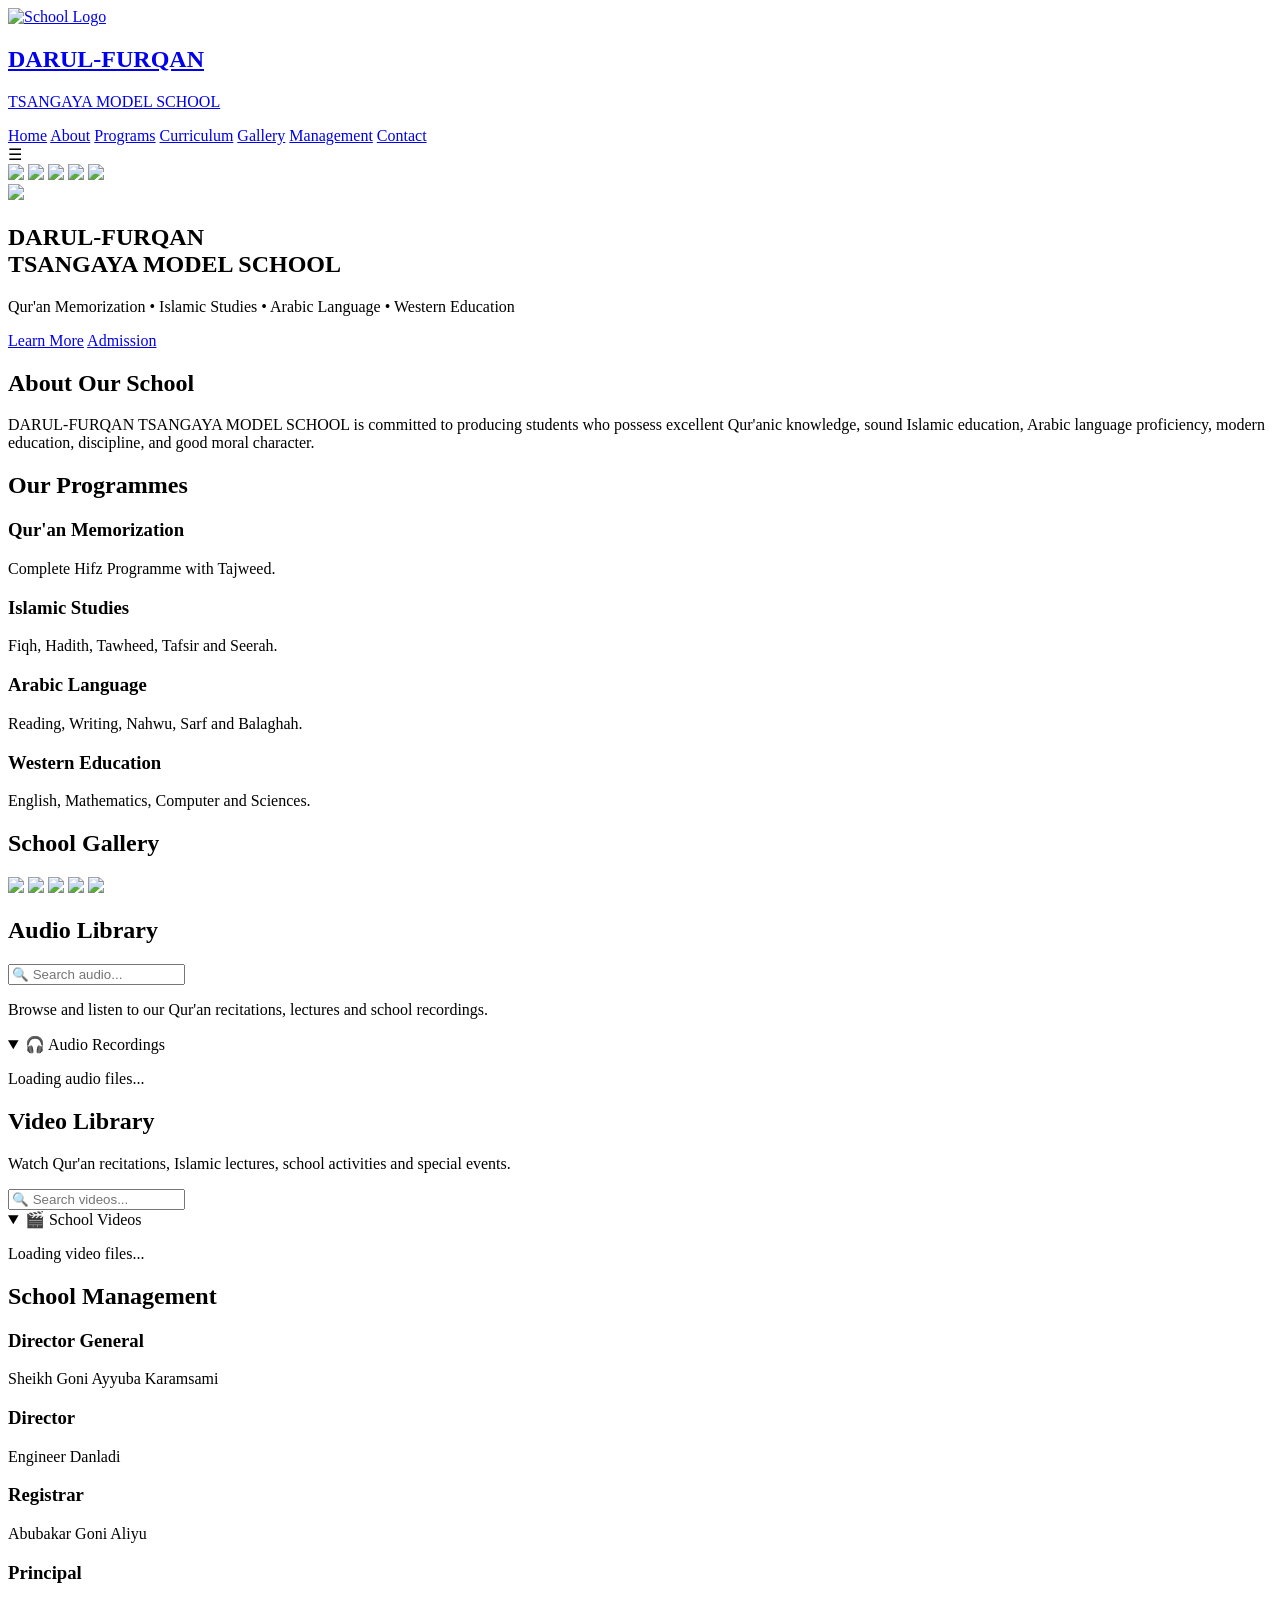
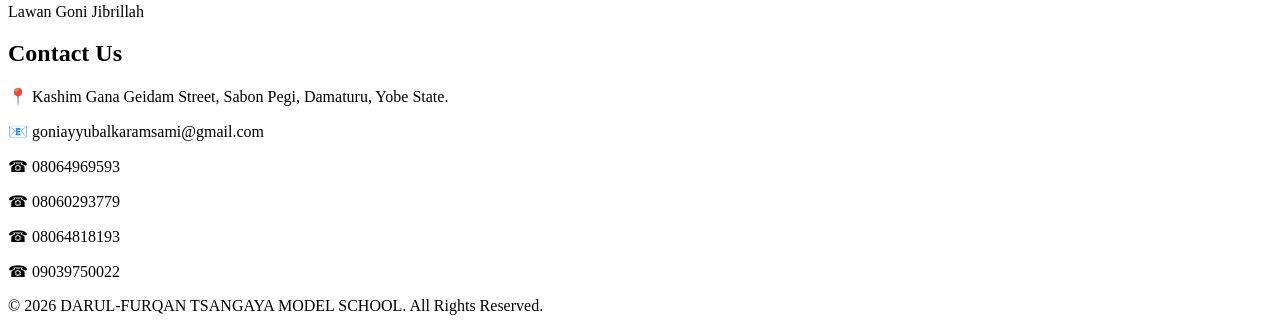
==== commit 90db7d2e: "Add files via upload" ====
--- a/index.html
+++ b/index.html
@@ -182,241 +182,45 @@
 
 </section>
 <!-- ================= AUDIO LIBRARY ================= -->
-
 <section id="audio">
 
 <div class="container">
 
 <h2>Audio Library</h2>
+
 <div class="audio-search">
-
-<input
-type="text"
-id="audioSearch"
-placeholder="🔍 Search audio...">
-
+<input type="text" id="audioSearch" placeholder="🔍 Search audio..." autocomplete="off">
 </div>
 
 <p class="audio-intro">
 Browse and listen to our Qur'an recitations, lectures and school recordings.
 </p>
 
-<!-- Qur'an Recitation -->
-
 <details class="audio-category" open>
-
-<summary>📖 Qur'an Recitation</summary>
-
-<div class="audio-list">
-
-<div class="audio-item">
-<h4>Suratul Fatiha</h4>
-<audio controls>
-<source src="audio/fatiha.mp3" type="audio/mpeg">
-</audio>
-<a href="audio/fatiha.mp3" download class="download-btn">⬇ Download</a>
-</div>
-
-<div class="audio-item">
-<h4>Suratul Baqarah</h4>
-<audio controls>
-<source src="audio/baqarah.mp3" type="audio/mpeg">
-</audio>
-<a href="audio/baqarah.mp3" download class="download-btn">⬇ Download</a>
-</div>
-
-</div>
-
+<summary>🎧 Audio Recordings</summary>
+<div class="audio-list" id="audioList">
+<p class="media-loading">Loading audio files...</p>
+</div>
 </details>
 
-<!-- Islamic Lectures -->
-
-<details class="audio-category">
-
-<summary>🎙 Islamic Lectures</summary>
-
-<div class="audio-list">
-
-<div class="audio-item">
-<h4>Friday Lecture 1</h4>
-<audio controls>
-<source src="audio/lecture1.mp3" type="audio/mpeg">
-</audio>
-<a href="audio/lecture1.mp3" download class="download-btn">⬇ Download</a>
-</div>
-
-<div class="audio-item">
-<h4>Friday Lecture 2</h4>
-<audio controls>
-<source src="audio/lecture2.mp3" type="audio/mpeg">
-</audio>
-<a href="audio/lecture2.mp3" download class="download-btn">⬇ Download</a>
-</div>
-
-</div>
-
+</div>
+</section>
+
+<!-- ================= VIDEO LIBRARY ================= -->
+<section id="video">
+<div class="container">
+<h2>Video Library</h2>
+<p class="video-intro">Watch Qur'an recitations, Islamic lectures, school activities and special events.</p>
+<div class="video-search">
+<input type="text" id="videoSearch" placeholder="🔍 Search videos..." autocomplete="off">
+</div>
+<details class="video-category" open>
+<summary>🎬 School Videos</summary>
+<div class="video-list" id="videoList">
+<p class="media-loading">Loading video files...</p>
+</div>
 </details>
-
-<!-- School Events -->
-
-<details class="audio-category">
-
-<summary>🏫 School Events</summary>
-
-<div class="audio-list">
-
-<div class="audio-item">
-<h4>Graduation Ceremony</h4>
-<audio controls>
-<source src="audio/graduation.mp3" type="audio/mpeg">
-</audio>
-<a href="audio/graduation.mp3" download class="download-btn">⬇ Download</a>
-</div>
-
-</div>
-
-</details>
-
-</div>
-
-</section>
-
-<!-- ================= VIDEO LIBRARY ================= -->
-
-<section id="video">
-
-<div class="container">
-
-<h2>Video Library</h2>
-
-<p class="video-intro">
-Watch Qur'an recitations, Islamic lectures, school activities and special events.
-</p>
-
-<div class="video-search">
-<input type="text" id="videoSearch" placeholder="🔍 Search videos...">
-</div>
-
-<!-- ================= QUR'AN ================= -->
-
-<details class="video-category" open>
-
-<summary>📖 Qur'an Recitations</summary>
-
-<div class="video-list">
-
-<div class="video-item">
-
-<h4>Suratul Fatiha</h4>
-
-<video controls poster="gallery/video1.jpg">
-<source src="videos/fatiha.mp4" type="video/mp4">
-</video>
-
-<a href="videos/fatiha.mp4" download class="download-btn">
-⬇ Download Video
-</a>
-
-</div>
-
-<div class="video-item">
-
-<h4>Suratul Baqarah</h4>
-
-<video controls poster="gallery/video2.jpg">
-<source src="videos/baqarah.mp4" type="video/mp4">
-</video>
-
-<a href="videos/baqarah.mp4" download class="download-btn">
-⬇ Download Video
-</a>
-
-</div>
-
-</div>
-
-</details>
-
-<!-- ================= LECTURES ================= -->
-
-<details class="video-category">
-
-<summary>🎤 Islamic Lectures</summary>
-
-<div class="video-list">
-
-<div class="video-item">
-
-<h4>Friday Lecture 1</h4>
-
-<video controls poster="gallery/video3.jpg">
-<source src="videos/lecture1.mp4" type="video/mp4">
-</video>
-
-<a href="videos/lecture1.mp4" download class="download-btn">
-⬇ Download Video
-</a>
-
-</div>
-
-</div>
-
-</details>
-
-<!-- ================= SCHOOL ================= -->
-
-<details class="video-category">
-
-<summary>🏫 School Activities</summary>
-
-<div class="video-list">
-
-<div class="video-item">
-
-<h4>Morning Assembly</h4>
-
-<video controls poster="gallery/video4.jpg">
-<source src="videos/assembly.mp4" type="video/mp4">
-</video>
-
-<a href="videos/assembly.mp4" download class="download-btn">
-⬇ Download Video
-</a>
-
-</div>
-
-</div>
-
-</details>
-
-<!-- ================= EVENTS ================= -->
-
-<details class="video-category">
-
-<summary>🎉 Graduation & Events</summary>
-
-<div class="video-list">
-
-<div class="video-item">
-
-<h4>Graduation Ceremony</h4>
-
-<video controls poster="gallery/video5.jpg">
-<source src="videos/graduation.mp4" type="video/mp4">
-</video>
-
-<a href="videos/graduation.mp4" download class="download-btn">
-⬇ Download Video
-</a>
-
-</div>
-
-</div>
-
-</details>
-
-</div>
-
+</div>
 </section>
 
 <!-- ================= MANAGEMENT ================= -->
